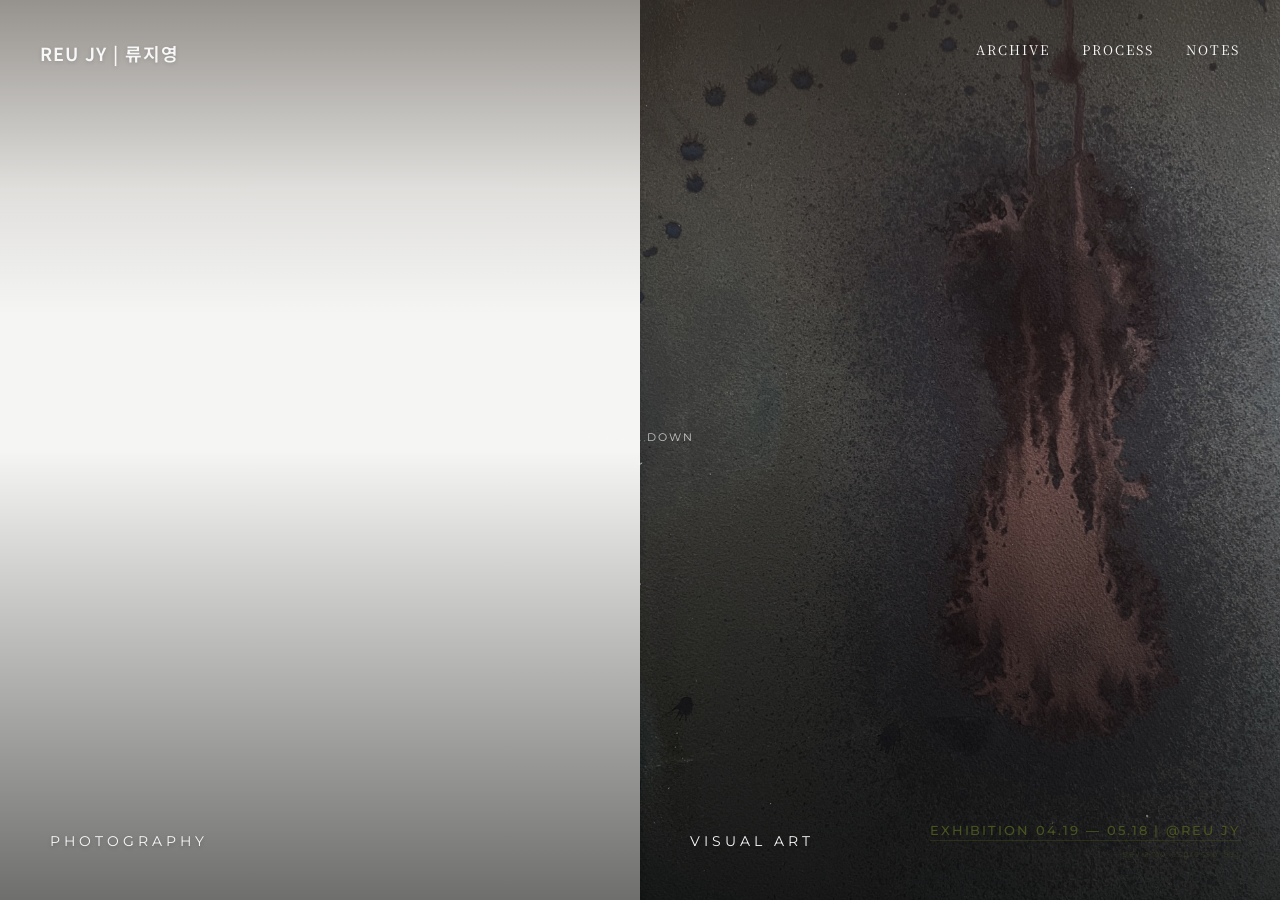
==== index.html @ ee7ce847 "fix: 상단 텍스트 가독성을 위한 에스프레소 브라운 그라데이션 레이어 추가" ====
<!DOCTYPE html>
<html lang="ko">
<head>
  <meta charset="UTF-8" />
  <meta name="viewport" content="width=device-width, initial-scale=1.0, maximum-scale=1.0, user-scalable=no, viewport-fit=cover" />
  <title>@reu_JY — 류지영 작가 | 표상의 여백</title>
  <meta name="description" content="작가 류지영의 공간 — 표상의 여백(The Infinite Representation). @reu_JY" />
  
  <link rel="preconnect" href="https://fonts.googleapis.com" />
  <link rel="preconnect" href="https://fonts.gstatic.com" crossorigin />
  <link href="https://fonts.googleapis.com/css2?family=EB+Garamond:ital,wght@0,400;0,500;1,400;1,500&family=Montserrat:wght@400;500&family=Noto+Sans+KR:wght@300;400;600;700&family=Noto+Serif+KR:wght@300;400&display=swap" rel="stylesheet" />
  
  <link rel="stylesheet" href="assets/styles/main.css" />
  <link rel="stylesheet" href="assets/styles/home.css" />
  <script src="data/notes.js" defer></script>
</head>
<body>

  <!-- ══════════════════════════════════════════
       GATE (대문) — Minimalist Loading
       ══════════════════════════════════════════ -->
  <div id="gate-background">
    <div class="gate-content">
      <h1 id="instagram-handle">@reu_JY</h1>
    </div>
  </div>

  <!-- ── FIXED GLOBAL HEADER & NAV ── -->
  <a id="main-artist-name" href="./index.html" class="main-entrance">REU JY | 류지영</a>

  <nav id="top-text-nav" class="main-entrance" aria-label="메인 네비게이션">
    <a href="./archive.html">Archive</a>
    <a href="./process.html">Process</a>
    <a href="./notes.html">Notes</a>
  </nav>

  <!-- ── EXHIBITION FLOATING CARD ── -->
  <a id="exhibition-floating-card"
     href="https://www.instagram.com/p/DWsdw0KGATu/"
     target="_blank"
     rel="noopener noreferrer"
     aria-label="전시 인스타그램 페이지로 이동">
    <span id="exhibition-text">EXHIBITION  04.19 — 05.18  |  @REU JY</span>
    <span class="exhibition-venue">beviamo espresso bar</span>
  </a>

  <!-- ══════════════════════════════════════════
       MAIN CONTENT PORTAL (Dual Horizon Banner)
       ══════════════════════════════════════════ -->
  <main id="main-container" aria-hidden="true">
    <!-- Dual Banner Section displaying artist works with hover effects -->
    <div id="dual-banner-section">
      <div class="banner-half" id="banner-left" onclick="location.href='./archive.html'">
        <div class="banner-slides"></div>
        <span class="banner-label">Photography</span>
      </div>
      <div class="banner-half" id="banner-right" onclick="location.href='./archive.html?tab=visualizing'">
        <div class="banner-slides"></div>
        <span class="banner-label">Visual Art</span>
      </div>
      
      <!-- Scroll Down Indicator -->
      <div class="scroll-indicator" onclick="document.getElementById('latest-note-section').scrollIntoView({ behavior: 'smooth' })">
        <span class="scroll-text">Scroll Down</span>
        <span class="scroll-arrow">↓</span>
      </div>
    </div>

    <!-- ── LATEST NOTE PREVIEW SECTION ── -->
    <section id="latest-note-section" class="scroll-reveal">
      <!-- Dynamically populated carousel -->
    </section>
  </main>

  <script>
    /* ══════════════════════════════════════════
       DUAL HORIZON ROLLING BANNER ENGINE
       ══════════════════════════════════════════ */
    class RollingBanner {
      constructor(containerId, images, intervalTime = 7000) {
        this.container = document.querySelector(`#${containerId} .banner-slides`);
        this.images = images;
        this.currentIndex = 0;
        this.intervalTime = intervalTime;
        this.timer = null;
        this.isTransitioning = false;
        
        // Drag/swipe state
        this.startX = 0;
        this.currentX = 0;
        this.isDragging = false;
        this.dragThreshold = 80;
        
        this.init();
      }
      
      init() {
        if (!this.images || this.images.length === 0) return;
        
        this.currentSlide = this.createSlideElement(this.images[this.currentIndex]);
        this.currentSlide.classList.add('active', 'ken-burns');
        this.container.appendChild(this.currentSlide);
        
        this.startAutoPlay();
        this.bindEvents();
      }
      
      createSlideElement(src) {
        const slide = document.createElement('div');
        slide.className = 'banner-slide';
        slide.style.backgroundImage = `url('${src}')`;
        return slide;
      }
      
      startAutoPlay() {
        this.stopAutoPlay();
        this.timer = setInterval(() => {
          this.next();
        }, this.intervalTime);
      }
      
      stopAutoPlay() {
        if (this.timer) {
          clearInterval(this.timer);
          this.timer = null;
        }
      }
      
      pause() {
        this.stopAutoPlay();
      }
      
      resume() {
        this.startAutoPlay();
      }
      
      next() {
        const nextIndex = (this.currentIndex + 1) % this.images.length;
        this.transitionTo(nextIndex);
      }
      
      prev() {
        const prevIndex = (this.currentIndex - 1 + this.images.length) % this.images.length;
        this.transitionTo(prevIndex);
      }
      
      transitionTo(index) {
        if (index === this.currentIndex) return;
        if (this.isTransitioning) return;
        
        this.isTransitioning = true;
        const oldSlide = this.currentSlide;
        const newSlide = this.createSlideElement(this.images[index]);
        
        this.container.appendChild(newSlide);
        
        // Force reflow
        void newSlide.offsetWidth;
        
        newSlide.classList.add('active', 'ken-burns');
        
        this.currentIndex = index;
        this.currentSlide = newSlide;
        
        setTimeout(() => {
          if (oldSlide && oldSlide.parentNode === this.container) {
            this.container.removeChild(oldSlide);
          }
          this.isTransitioning = false;
        }, 1500);
      }
      
      bindEvents() {
        const bannerHalf = this.container.closest('.banner-half');
        if (!bannerHalf) return;
        
        // Mouse events
        bannerHalf.addEventListener('mousedown', (e) => this.dragStart(e.clientX));
        window.addEventListener('mousemove', (e) => this.dragMove(e.clientX));
        window.addEventListener('mouseup', () => this.dragEnd());
        
        // Touch events
        bannerHalf.addEventListener('touchstart', (e) => {
          if (e.touches.length === 1) {
            this.dragStart(e.touches[0].clientX);
          }
        }, { passive: true });
        
        bannerHalf.addEventListener('touchmove', (e) => {
          if (e.touches.length === 1) {
            this.dragMove(e.touches[0].clientX);
          }
        }, { passive: true });
        
        bannerHalf.addEventListener('touchend', () => this.dragEnd());
      }
      
      dragStart(clientX) {
        this.startX = clientX;
        this.isDragging = true;
        this.stopAutoPlay();
      }
      
      dragMove(clientX) {
        if (!this.isDragging) return;
        this.currentX = clientX;
      }
      
      dragEnd() {
        if (!this.isDragging) return;
        this.isDragging = false;
        
        const deltaX = this.currentX - this.startX;
        
        if (this.currentX !== 0) {
          if (deltaX > this.dragThreshold) {
            this.prev();
          } else if (deltaX < -this.dragThreshold) {
            this.next();
          }
        }
        
        this.startX = 0;
        this.currentX = 0;
        
        this.startAutoPlay();
      }
    }

    const gate            = document.getElementById('gate-background');
    const mainContainer   = document.getElementById('main-container');
    const exhibitionCard  = document.getElementById('exhibition-floating-card');

    // Load resources
    const PHOTOGRAPHY_IMAGES = Array.from({ length: 29 }, (_, i) => `assets/photography/reujy_photography_${i}.jpg`);
    const VISUALIZING_IMAGES = [
      'assets/visualizing/reujy_visualizing_0____.jpg',
      'assets/visualizing/reujy_visualizing_1____.jpg',
      'assets/visualizing/reujy_visualizing_2_Feather__16x22_2018.jpg',
      'assets/visualizing/reujy_visualizing_3_Adventure_천에 아크릴_72x117cm_2024.jpg',
      'assets/visualizing/reujy_visualizing_4___40x55cm_2024 (1).jpg',
      'assets/visualizing/reujy_visualizing_5___40x55cm_2024 (2).jpg',
      'assets/visualizing/reujy_visualizing_6___40x55cm_2025 (1).jpg',
      'assets/visualizing/reujy_visualizing_7___45x60cm_2024.jpg',
      'assets/visualizing/reujy_visualizing_8_Candle light_사진캔버스 위에 아크릴_40x57cm_2024.jpg',
      'assets/visualizing/reujy_visualizing_9_Parfume_종이에 립스틱_40x55cm_2025.jpg',
      'assets/visualizing/reujy_visualizing_10_Untitled_종이에 수채와 색연필__2008.jpg',
      'assets/visualizing/reujy_visualizing_11_a man_종이에 수채_16.6x25.5cm_2024.jpg',
      'assets/visualizing/reujy_visualizing_12_a woman in move_종이에 먹과 파스텔_40x55cm_2025.jpg',
      'assets/visualizing/reujy_visualizing_13____.jpg'
    ];

    // Gate screen to landing page transition
    window.addEventListener('DOMContentLoaded', () => {
      // Init rolling banners
      const leftBanner = new RollingBanner('banner-left', PHOTOGRAPHY_IMAGES, 7000);
      const rightBanner = new RollingBanner('banner-right', VISUALIZING_IMAGES, 7000);

      setTimeout(() => {
        gate.classList.add('fade-out');
        document.body.classList.add('loaded');
        
        setTimeout(() => {
          mainContainer.setAttribute('aria-hidden', 'false');
          mainContainer.classList.add('visible');
          exhibitionCard.classList.add('revealed');
        }, 800);
      }, 2500);

      /* 1. 날짜 기준 정렬 및 최신 3개 추출 */
      const latestNotes = [...NOTES]
        .sort((a, b) => new Date(b.date) - new Date(a.date))
        .slice(0, 3);
      
      /* 2. Carousel 영역에 데이터 삽입 */
      const container = document.getElementById('latest-note-section');
      if (container && latestNotes.length > 0) {
        const cardsHtml = latestNotes.map(note => {
          const excerpt = note.contentKr ? (note.contentKr.length > 150 ? note.contentKr.substring(0, 150) + '...' : note.contentKr) : '';
          return `
            <div class="note-card" data-id="${note.id}">
              <!-- Card Front -->
              <div class="note-card-front">
                <div style="flex: 1; overflow: hidden; position: relative;">
                  <img src="${note.image}" class="note-card-image" alt="${note.title}" style="width: 100%; height: 100%; object-fit: cover;" />
                </div>
                <div style="padding: 20px 24px; background: #F4F1EA; border-top: 1px solid rgba(72,83,32,0.05);">
                  <span style="font-family: 'Montserrat', sans-serif; font-size: 9px; color: var(--mid); letter-spacing: 2px; text-transform: uppercase; display: block;">Note 0${note.id}</span>
                  <h4 style="font-family: 'Noto Serif KR', serif; font-size: 16px; font-weight: 400; color: var(--army-green); margin-top: 4px; overflow: hidden; text-overflow: ellipsis; white-space: nowrap;">${note.title}</h4>
                </div>
              </div>
              <!-- Card Back -->
              <div class="note-card-back">
                <div class="note-card-back-header">
                  <span class="note-date" style="font-family: 'Montserrat', sans-serif; font-size: 11px; color: var(--mid); letter-spacing: 2px; display: block; margin-bottom: 8px;">${note.date}</span>
                  <h4 style="font-family: 'Noto Serif KR', serif; font-size: 20px; font-weight: 300; color: var(--army-green); line-height: 1.4; margin-bottom: 20px; word-break: keep-all;">${note.title}</h4>
                </div>
                <p class="note-excerpt" style="font-family: 'Noto Serif KR', serif; font-size: 13.5px; font-weight: 300; line-height: 1.8; color: #444444; text-align: justify; display: -webkit-box; -webkit-line-clamp: 6; -webkit-box-orient: vertical; overflow: hidden; word-break: keep-all;">${excerpt}</p>
                <span class="note-card-link" style="font-family: 'Montserrat', sans-serif; font-size: 11px; font-weight: 500; color: var(--army-green); text-transform: uppercase; letter-spacing: 1px; margin-top: auto; align-self: flex-start; display: flex; align-items: center; gap: 4px;">Read More →</span>
              </div>
            </div>
          `;
        }).join('');

        container.innerHTML = `
          <div class="card-flip-notice">· CLICK OR HOVER CARD TO REVEAL THOUGHTS ·</div>
          <div class="notes-carousel-container">
            ${cardsHtml}
          </div>
        `;

        initFlipInteraction(container);
      }

      // Initialize Scroll Reveal and scroll listener
      initScrollReveal();
    });

    // Touch and click handling for 3D flip card interaction
    function initFlipInteraction(container) {
      const cards = container.querySelectorAll('.note-card');
      
      cards.forEach(card => {
        card.addEventListener('click', (e) => {
          const isTouch = window.matchMedia("(pointer: coarse)").matches;
          
          if (isTouch) {
            // Touch devices (mobile/tablet)
            if (e.target.closest('.note-card-link') && card.classList.contains('flipped')) {
              const id = card.getAttribute('data-id');
              location.href = `notes.html?id=${id}`;
              return;
            }
            
            e.preventDefault();
            e.stopPropagation();
            
            const isFlipped = card.classList.contains('flipped');
            cards.forEach(c => c.classList.remove('flipped'));
            
            if (!isFlipped) {
              card.classList.add('flipped');
            }
          } else {
            // Mouse pointer (desktop)
            const id = card.getAttribute('data-id');
            location.href = `notes.html?id=${id}`;
          }
        });
      });
    }

    function initScrollReveal() {
      const revealEl = document.querySelector('.scroll-reveal');
      const scrollIndicator = document.querySelector('.scroll-indicator');
      const mainContainer = document.getElementById('main-container');
      
      if (mainContainer && scrollIndicator) {
        mainContainer.addEventListener('scroll', () => {
          if (mainContainer.scrollTop > 50) {
            scrollIndicator.classList.add('hide');
          } else {
            scrollIndicator.classList.remove('hide');
          }

          // Toggle header text color when scrolled past the banner section
          if (mainContainer.scrollTop > window.innerHeight - 80) {
            document.body.classList.add('scrolled-past');
          } else {
            document.body.classList.remove('scrolled-past');
          }
        });
      }

      const observer = new IntersectionObserver((entries, observer) => {
        entries.forEach(entry => {
          if (entry.isIntersecting) {
            entry.target.classList.add('active');
            observer.unobserve(entry.target);
          }
        });
      }, { threshold: 0.15 });

      if (revealEl) observer.observe(revealEl);
    }
  </script>
</body>
</html>
---- assets/styles/main.css ----
/* ══════════════════════════════════════════
   DESIGN TOKENS & VARIABLES
   ══════════════════════════════════════════ */
:root {
  --bone-white:  #F5F5F3;
  --gate-white:  #F5F5F3;
  --army-green:  #485320;
  --army-light:  rgba(72, 83, 32, 0.45);
  --army-faint:  rgba(72, 83, 32, 0.12);
  --ink:         #111111;
  --mid:         #666666;
  --accent-magenta: #8B004B;
}

/* ══════════════════════════════════════════
   RESET & BASE STRUCTURE
   ══════════════════════════════════════════ */
*, *::before, *::after {
  margin: 0;
  padding: 0;
  box-sizing: border-box;
}

html, body {
  width: 100%;
  height: 100vh;
  height: 100svh;
  overflow: hidden;
  position: fixed;
  background-color: var(--bone-white);
  -webkit-font-smoothing: antialiased;
  color: var(--ink);
  font-family: 'Noto Sans KR', sans-serif;
}

/* Scrollbar styling for premium look */
::-webkit-scrollbar {
  width: 6px;
  height: 6px;
}
::-webkit-scrollbar-track {
  background: var(--bone-white);
}
::-webkit-scrollbar-thumb {
  background: var(--army-light);
  border-radius: 3px;
}
::-webkit-scrollbar-thumb:hover {
  background: var(--army-green);
}

/* ══════════════════════════════════════════
   BALANCED GLOBAL OVERLAYS
   ══════════════════════════════════════════ */

/* Main Artist Logo (Top Left) */
#main-artist-name {
  position: fixed;
  top: 40px;
  left: 40px;
  z-index: 25;
  font-family: 'Noto Sans KR', sans-serif;
  font-size: 18px;
  font-weight: 600;
  color: var(--army-green);
  letter-spacing: 1px;
  user-select: none;
  cursor: pointer;
  text-decoration: none;
  display: block;
}

/* Floating Navigation Header (Top Right) */
#top-text-nav {
  position: fixed;
  top: 40px;
  right: 40px;
  z-index: 25;
  display: flex;
  gap: 32px;
}
#top-text-nav a {
  font-family: 'Noto Serif KR', serif;
  font-size: 13px;
  color: var(--army-green);
  text-decoration: none;
  letter-spacing: 2px;
  transition: opacity 0.3s ease, border-bottom 0.3s ease;
  text-transform: uppercase;
  padding-bottom: 2px;
  border-bottom: 1px solid transparent;
}
#top-text-nav a:hover {
  opacity: 0.5;
}
#top-text-nav a.active {
  border-bottom: 1px solid var(--army-green);
  font-weight: 600;
}

/* Exhibition Floating Card (Fixed Bottom Right) */
#exhibition-floating-card {
  position: fixed;
  bottom: 40px;
  right: 40px;
  z-index: 15;
  opacity: 0;
  transform: translateY(4px);
  transition: opacity 0.9s ease, transform 0.9s ease;
  text-decoration: none;
  text-align: right;
}

#exhibition-floating-card.revealed {
  opacity: 1;
  transform: translateY(0);
}

#exhibition-text {
  font-family: 'Montserrat', sans-serif;
  font-size: clamp(10px, 1.2vw, 13px);
  font-weight: 500;
  color: var(--army-green);
  letter-spacing: 0.15em;
  text-transform: uppercase;
  display: inline-block;
  padding-bottom: 2px;
  border-bottom: 1px solid rgba(72, 83, 32, 0.4);
  transition: opacity 0.25s;
}

#exhibition-floating-card .exhibition-venue {
  display: block;
  font-family: 'Noto Sans KR', sans-serif;
  font-size: 9px;
  font-weight: 300;
  color: rgba(72, 83, 32, 0.5);
  letter-spacing: 1.5px;
  margin-top: 6px;
}

#exhibition-floating-card:hover #exhibition-text {
  opacity: 0.6;
}

/* ══════════════════════════════════════════
   PREMIUM LIGHTBOX OVERLAY
   ══════════════════════════════════════════ */
#lightbox-overlay {
  position: fixed;
  inset: 0;
  z-index: 50;
  background: rgba(248, 248, 248, 0.95);
  backdrop-filter: blur(20px);
  -webkit-backdrop-filter: blur(20px);
  display: flex;
  align-items: center;
  justify-content: center;
  opacity: 0;
  pointer-events: none;
  transition: opacity 0.5s cubic-bezier(0.16, 1, 0.3, 1);
  padding: 40px;
}

#lightbox-overlay.open {
  opacity: 1;
  pointer-events: all;
}

.lightbox-content {
  position: relative;
  max-width: 90vw;
  max-height: 85vh;
  display: flex;
  align-items: center;
  justify-content: center;
  box-shadow: 0 24px 64px rgba(72, 83, 32, 0.15);
  transform: scale(0.95) translateY(20px);
  transition: transform 0.6s cubic-bezier(0.16, 1, 0.3, 1);
}

#lightbox-overlay.open .lightbox-content {
  transform: scale(1) translateY(0);
}

.lightbox-img {
  max-width: 100%;
  max-height: 85vh;
  object-fit: contain;
  border-radius: 2px;
}

#lightbox-close {
  position: absolute;
  top: -30px;
  right: 0;
  background: transparent;
  border: none;
  font-size: 24px;
  color: var(--army-green);
  cursor: pointer;
  line-height: 1;
  transition: opacity 0.2s, transform 0.2s;
}

#lightbox-close:hover {
  opacity: 0.6;
  transform: scale(1.1);
}

/* ══════════════════════════════════════════
   GLOBAL ANIMATIONS & TRANSITIONS
   ══════════════════════════════════════════ */
@keyframes fadeUp {
  from { opacity: 0; transform: translateY(8px); }
  to   { opacity: 1; transform: translateY(0); }
}

@keyframes blinkPulse {
  0%, 100% { opacity: 1.0; }
  50%       { opacity: 0.4; }
}

@keyframes mainFadeIn {
  from { opacity: 0; transform: translateY(6px); }
  to   { opacity: 1; transform: translateY(0); }
}

.main-entrance { opacity: 0; }

body.loaded .main-entrance {
  animation: mainFadeIn 1s cubic-bezier(0.22, 1, 0.36, 1) forwards;
}
body.loaded #main-artist-name { animation-delay: 0.1s; }

/* Responsive adjustments for overlays */
@media (max-width: 768px) {
  #main-artist-name {
    font-size: 14px;
    top: 24px;
    left: 24px;
  }
  #top-text-nav {
    top: 24px;
    right: 24px;
    gap: 16px;
  }
  #top-text-nav a {
    font-size: 11px;
    letter-spacing: 1px;
  }
  #exhibition-floating-card, #nav-panel {
    padding-bottom: max(20px, env(safe-area-inset-bottom));
    bottom: max(20px, env(safe-area-inset-bottom));
    right: 20px;
  }
  #lightbox-overlay {
    padding: 16px;
  }
  #lightbox-close {
    top: -36px;
    right: 8px;
    font-size: 20px;
  }
}
---- assets/styles/home.css ----
/* ══════════════════════════════════════════
   GATE (대문) — Background
   ══════════════════════════════════════════ */
#gate-background {
  position: fixed;
  inset: 0;
  z-index: 30;
  width: 100vw;
  height: 100vh;
  height: 100svh;
  background-color: var(--gate-white);
  display: flex;
  flex-direction: column;
  align-items: center;
  justify-content: center;
  transition: opacity 0.8s ease;
}

#gate-background.fade-out {
  opacity: 0;
  pointer-events: none;
}

/* Grain texture for the classic museum feel */
#gate-background::before {
  content: '';
  position: absolute;
  inset: 0;
  background-image: url("data:image/svg+xml,%3Csvg xmlns='http://www.w3.org/2000/svg' width='300' height='300'%3E%3Cfilter id='noise'%3E%3CfeTurbulence type='fractalNoise' baseFrequency='0.85' numOctaves='4' stitchTiles='stitch'/%3E%3C/filter%3E%3Crect width='300' height='300' filter='url(%23noise)' opacity='0.025'/%3E%3C/svg%3E");
  pointer-events: none;
  z-index: 0;
}

.gate-content {
  position: relative;
  z-index: 1;
  display: flex;
  flex-direction: column;
  align-items: center;
}

/* Minimalist Loading text */
#instagram-handle {
  font-family: 'Noto Serif KR', serif;
  font-size: 13px;
  font-weight: 300;
  color: var(--mid);
  letter-spacing: 4px;
  text-align: center;
  user-select: none;
  opacity: 0;
  animation: gateFadeInOut 3s cubic-bezier(0.22, 1, 0.36, 1) forwards;
}

@keyframes gateFadeInOut {
  0% { opacity: 0; transform: translateY(4px); }
  30% { opacity: 1; transform: translateY(0); }
  80% { opacity: 1; transform: translateY(0); }
  100% { opacity: 0; transform: translateY(-4px); }
}

/* ══════════════════════════════════════════
   DUAL HORIZON ROLLING BANNER (Main Page)
   ══════════════════════════════════════════ */
#main-container {
  position: fixed;
  inset: 0;
  width: 100vw;
  height: 100vh;
  height: 100svh;
  background-color: var(--bone-white);
  z-index: 10;
  opacity: 0;
  pointer-events: none;
  transition: opacity 0.8s cubic-bezier(0.16, 1, 0.3, 1);
  overflow-y: auto;
  overflow-x: hidden;
  scroll-behavior: smooth;
}

#main-container.visible {
  opacity: 1;
  pointer-events: all;
}

#dual-banner-section {
  height: 100vh;
  height: 100svh; /* Banner covers full screen on home */
  display: flex;
  overflow: hidden;
  width: 100%;
  position: relative;
}

#dual-banner-section::after {
  content: "";
  position: absolute;
  top: 0;
  left: 0;
  width: 100%;
  height: 35%; 
  background: linear-gradient(to bottom, rgba(34, 25, 18, 0.45) 0%, rgba(34, 25, 18, 0.1) 60%, rgba(34, 25, 18, 0) 100%);
  pointer-events: none; /* 관람자의 드래그/스와이프 인터랙션을 방해하지 않음 */
  z-index: 5;
}

/* ── Global Header Color Alignment (Home Page Scrim Context) ── */
#main-artist-name, #top-text-nav a {
  color: #F8F8F8;
  text-shadow: 0 1px 4px rgba(0, 0, 0, 0.15);
  transition: color 0.4s ease, text-shadow 0.4s ease;
}

body.scrolled-past #main-artist-name,
body.scrolled-past #top-text-nav a {
  color: var(--army-green);
  text-shadow: none;
}

.banner-half {
  flex: 1;
  height: 100%;
  position: relative;
  overflow: hidden;
  cursor: grab;
  user-select: none;
  transition: flex 0.6s cubic-bezier(0.25, 1, 0.5, 1);
}

.banner-half:active {
  cursor: grabbing;
}

/* Hover expansion effect for premium feel */
.banner-half:hover {
  flex: 1.15;
}

.banner-slides {
  position: absolute;
  inset: 0;
  width: 100%;
  height: 100%;
}

.banner-slide {
  position: absolute;
  inset: 0;
  width: 100%;
  height: 100%;
  background-size: cover;
  background-position: center;
  background-repeat: no-repeat;
  opacity: 0;
  transition: opacity 1.5s cubic-bezier(0.25, 1, 0.5, 1);
  filter: grayscale(15%) brightness(0.9);
  pointer-events: none;
  transform: scale(1.0);
}

.banner-slide.active {
  opacity: 1;
  z-index: 1;
}

@keyframes kenBurnsZoom {
  from {
    transform: scale(1.0);
  }
  to {
    transform: scale(1.06);
  }
}

.banner-slide.ken-burns {
  animation: kenBurnsZoom 10s cubic-bezier(0.25, 0.46, 0.45, 0.94) forwards;
}

.banner-half::after {
  content: '';
  position: absolute;
  inset: 0;
  background: linear-gradient(to bottom, transparent 50%, rgba(0, 0, 0, 0.55));
  pointer-events: none;
  z-index: 3;
}

.banner-label {
  position: absolute;
  bottom: 50px;
  left: 50px;
  font-family: 'Montserrat', sans-serif;
  font-size: 14px;
  font-weight: 400;
  color: #F8F8F8;
  letter-spacing: 4px;
  text-transform: uppercase;
  z-index: 4;
  text-shadow: 0 2px 4px rgba(0,0,0,0.2);
  transition: transform 0.3s ease, letter-spacing 0.3s ease;
}

.banner-half:hover .banner-label {
  transform: translateY(-4px);
  letter-spacing: 6px;
}

/* ══════════════════════════════════════════
   RESPONSIVE DESIGN
   ══════════════════════════════════════════ */
@media (max-width: 768px) {
  #dual-banner-section {
    flex-direction: column;
  }
  .banner-half {
    height: 50vh;
    height: 50svh;
    width: 100%;
  }
  .banner-half:hover {
    flex: 1; /* Disable expansion on mobile */
  }
  .banner-label {
    bottom: 30px;
    left: 30px;
    font-size: 12px;
  }
}

/* ── Scroll Down Indicator ── */
.scroll-indicator {
  position: absolute;
  top: 50%;
  left: 50%;
  transform: translate(-50%, -50%);
  z-index: 50;
  display: flex;
  flex-direction: column;
  align-items: center;
  gap: 8px;
  cursor: pointer;
  color: rgba(245, 245, 243, 0.75);
  font-family: 'Montserrat', sans-serif;
  font-size: 11px;
  letter-spacing: 2px;
  text-transform: uppercase;
  transition: opacity 0.5s ease, transform 0.5s ease;
  animation: floatCenter 2s infinite ease-in-out;
}

.scroll-indicator:hover {
  color: #F5F5F3;
}

.scroll-indicator.hide {
  opacity: 0;
  transform: translate(-50%, calc(-50% + 15px));
  pointer-events: none;
}

.scroll-arrow {
  font-size: 14px;
}

@keyframes floatCenter {
  0%, 100% { transform: translate(-50%, -50%); }
  50% { transform: translate(-50%, calc(-50% + 8px)); }
}

/* ── Latest Note Section (두 번째 영역) ── */
#latest-note-section {
  min-height: 70vh;
  background-color: transparent;
  box-shadow: none;
  border: none;
  position: relative;
  z-index: 12;
  display: flex;
  flex-direction: column;
  align-items: center;
  justify-content: center;
  width: 100%;
  max-width: 1200px;
  margin: 0 auto;
  padding: 80px 20px;
}

#latest-note-section::before {
  content: '';
  position: absolute;
  inset: 0;
  background-image: url("data:image/svg+xml,%3Csvg xmlns='http://www.w3.org/2000/svg' width='300' height='300'%3E%3Cfilter id='noise'%3E%3CfeTurbulence type='fractalNoise' baseFrequency='0.85' numOctaves='4' stitchTiles='stitch'/%3E%3C/filter%3E%3Crect width='300' height='300' filter='url(%23noise)' opacity='0.015'/%3E%3C/svg%3E");
  pointer-events: none;
  z-index: 1;
}

.notes-carousel-container {
  display: flex;
  justify-content: center;
  gap: 40px;
  width: 100%;
  perspective: 1000px;
  position: relative;
  z-index: 2;
}

.card-flip-notice {
  font-family: 'Montserrat', sans-serif;
  font-size: 11px;
  letter-spacing: 0.2em;
  color: #888888;
  margin-bottom: 30px;
  text-align: center;
  position: relative;
  z-index: 2;
  user-select: none;
}

.note-card {
  width: 320px;
  height: 420px;
  position: relative;
  transform-style: preserve-3d;
  transition: transform 0.6s cubic-bezier(0.16, 1, 0.3, 1);
  cursor: pointer;
  will-change: transform;
  transform: translate3d(0, 0, 0);
}

/* PC hover and active flipped state */
.note-card:hover, .note-card.flipped {
  transform: rotateY(180deg) translate3d(0, 0, 0);
}

/* Card Front: Image Centric */
.note-card-front {
  position: absolute;
  width: 100%;
  height: 100%;
  backface-visibility: hidden;
  -webkit-backface-visibility: hidden;
  background-color: #F4F1EA;
  border-radius: 2px;
  overflow: hidden;
  display: flex;
  flex-direction: column;
}

/* Card Back: Editorial Text */
.note-card-back {
  position: absolute;
  width: 100%;
  height: 100%;
  backface-visibility: hidden;
  -webkit-backface-visibility: hidden;
  transform: rotateY(180deg);
  background-color: #FDFBF7;
  padding: 40px 30px;
  display: flex;
  flex-direction: column;
  justify-content: space-between;
  border-radius: 2px;
  box-shadow: inset 0 0 20px rgba(0,0,0,0.02);
}

.note-card-image {
  transition: transform 0.8s cubic-bezier(0.16, 1, 0.3, 1);
}

.note-card:hover .note-card-image {
  transform: scale(1.05);
}

/* Scroll reveal animation */
.scroll-reveal {
  opacity: 0;
  transform: translateY(40px);
  transition: opacity 1.2s cubic-bezier(0.16, 1, 0.3, 1), transform 1.2s cubic-bezier(0.16, 1, 0.3, 1);
}

.scroll-reveal.active {
  opacity: 1;
  transform: translateY(0);
}

@media (max-width: 768px) {
  #latest-note-section {
    padding: 60px 0;
    min-height: 50vh;
  }
  .notes-carousel-container {
    justify-content: flex-start;
    overflow-x: auto;
    scroll-snap-type: x mandatory;
    padding: 20px 40px;
    scrollbar-width: none;
    -ms-overflow-style: none;
  }
  .notes-carousel-container::-webkit-scrollbar {
    display: none;
  }
  .note-card {
    scroll-snap-align: center;
    flex-shrink: 0;
  }
}
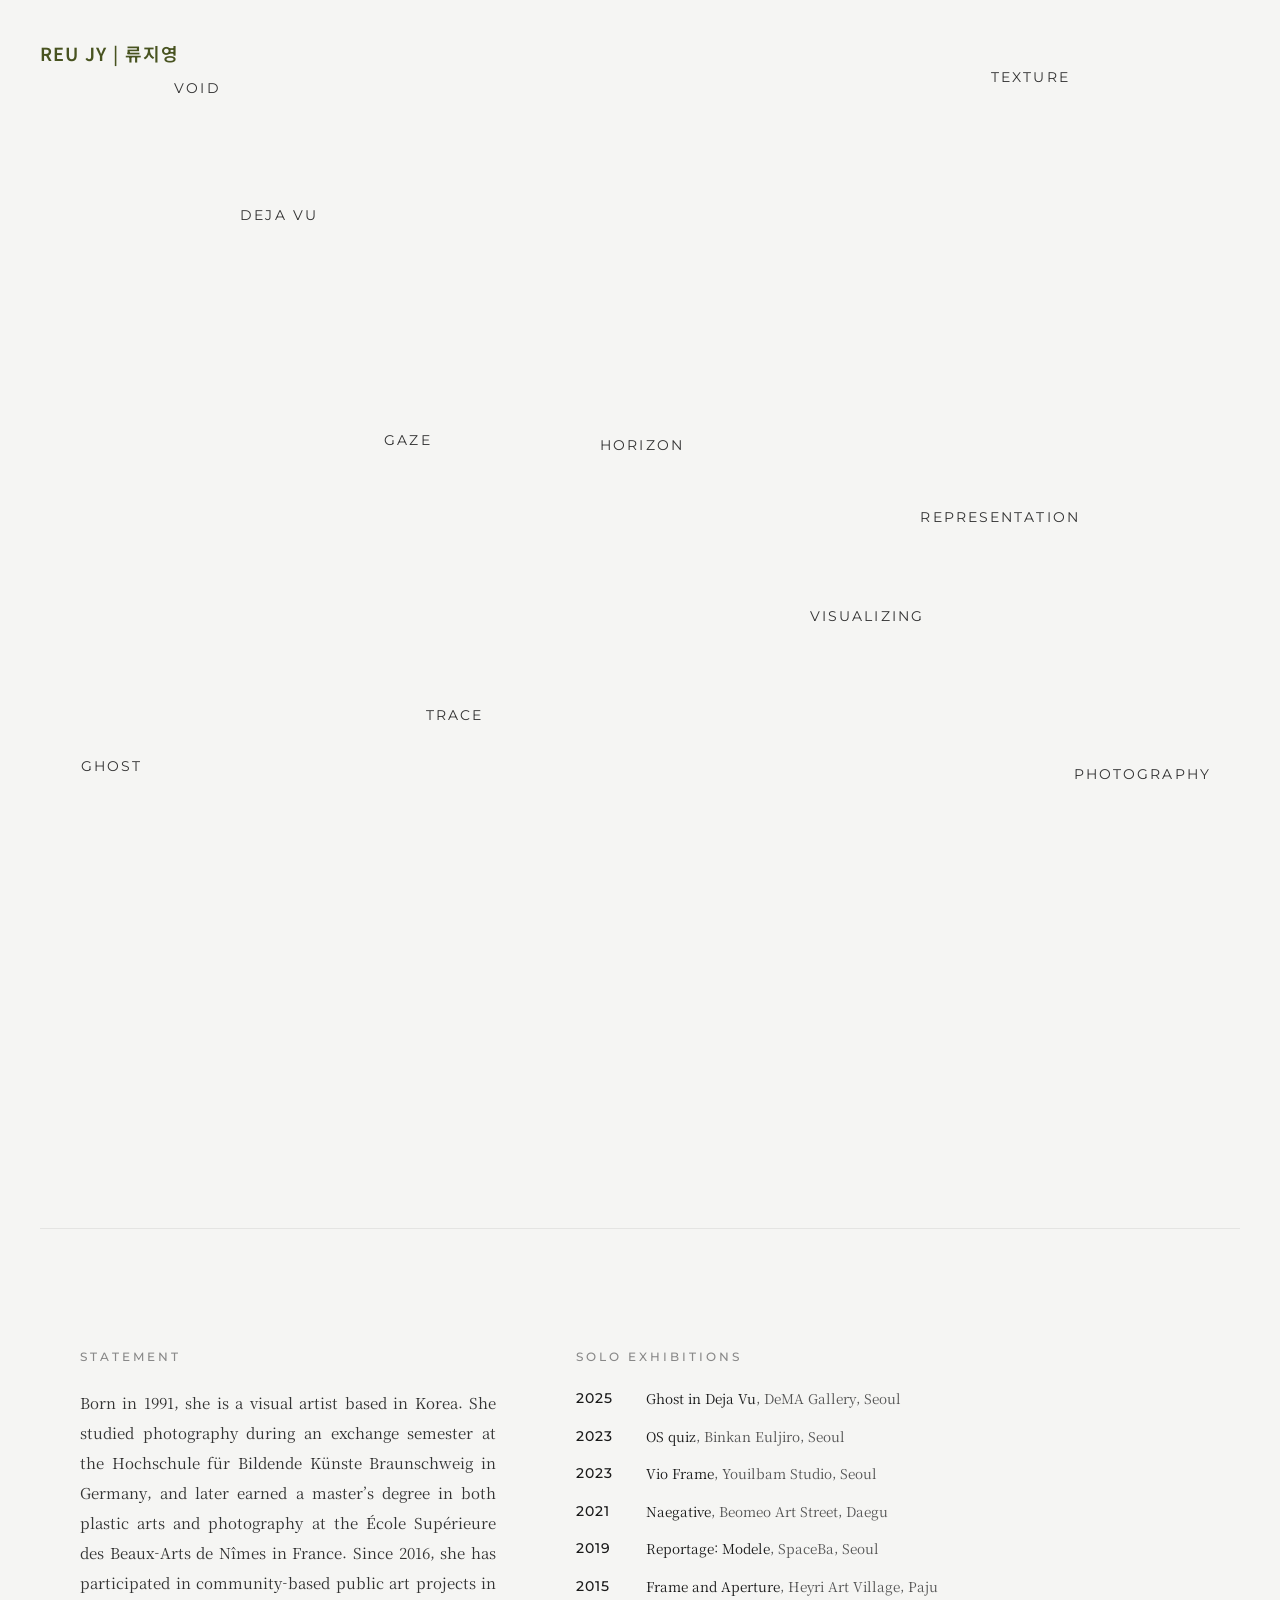
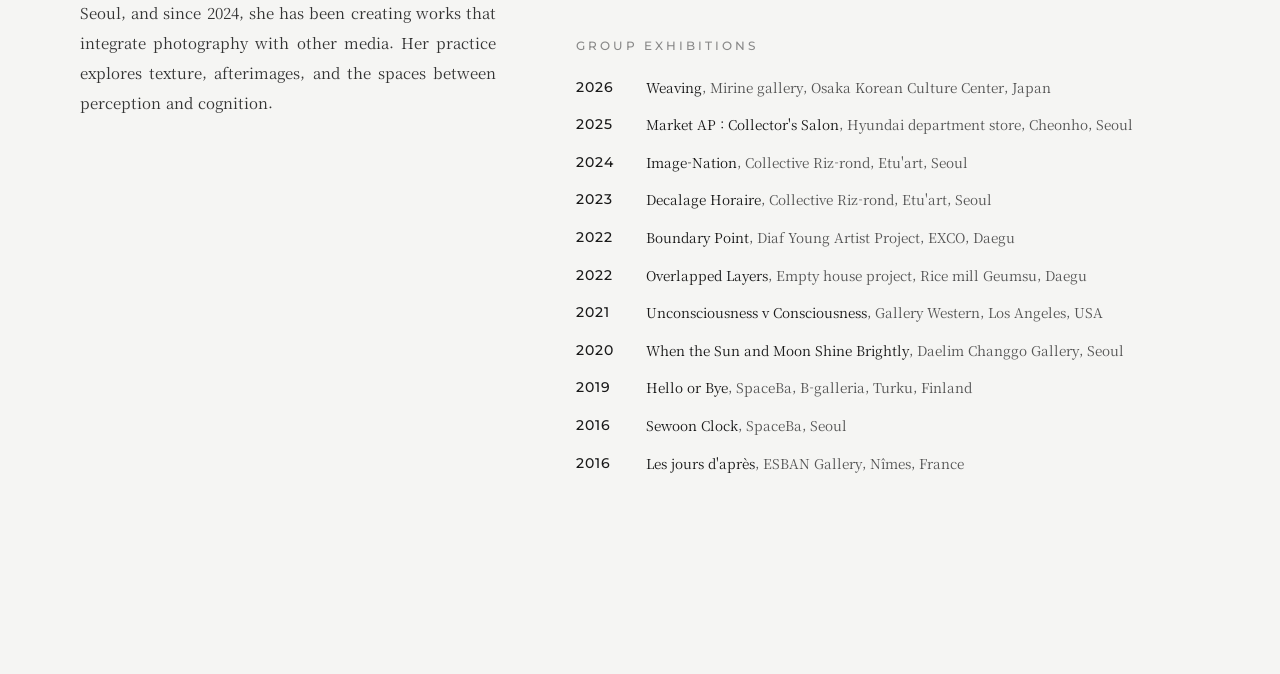
==== commit 7246ef8f: "refactor: 단일 흐름 전환, 레거시 nav 제거 및 충돌 방지 단어 흩뿌림 애니메이션 엔진 탑재" ====
--- a/index.html
+++ b/index.html
@@ -12,7 +12,6 @@
   
   <link rel="stylesheet" href="assets/styles/main.css" />
   <link rel="stylesheet" href="assets/styles/home.css" />
-  <script src="data/notes.js" defer></script>
 </head>
 <body>
 
@@ -25,214 +24,75 @@
     </div>
   </div>
 
-  <!-- ── FIXED GLOBAL HEADER & NAV ── -->
-  <a id="main-artist-name" href="./index.html" class="main-entrance">REU JY | 류지영</a>
-
-  <nav id="top-text-nav" class="main-entrance" aria-label="메인 네비게이션">
-    <a href="./archive.html">Archive</a>
-    <a href="./process.html">Process</a>
-    <a href="./notes.html">Notes</a>
-  </nav>
-
-  <!-- ── EXHIBITION FLOATING CARD ── -->
-  <a id="exhibition-floating-card"
-     href="https://www.instagram.com/p/DWsdw0KGATu/"
-     target="_blank"
-     rel="noopener noreferrer"
-     aria-label="전시 인스타그램 페이지로 이동">
-    <span id="exhibition-text">EXHIBITION  04.19 — 05.18  |  @REU JY</span>
-    <span class="exhibition-venue">beviamo espresso bar</span>
-  </a>
+  <!-- ── FIXED LOGO ONLY (Zero Noise Header) ── -->
+  <a id="main-artist-name" href="./index.html">REU JY | 류지영</a>
 
   <!-- ══════════════════════════════════════════
-       MAIN CONTENT PORTAL (Dual Horizon Banner)
+       SINGLE FLOW LAYOUT
        ══════════════════════════════════════════ -->
-  <main id="main-container" aria-hidden="true">
-    <!-- Dual Banner Section displaying artist works with hover effects -->
-    <div id="dual-banner-section">
-      <div class="banner-half" id="banner-left" onclick="location.href='./archive.html'">
-        <div class="banner-slides"></div>
-        <span class="banner-label">Photography</span>
+  <main>
+    <!-- 1. Scatter Intro Space (canvas-flow) -->
+    <section id="scatter-intro-space">
+      <!-- Pebble words dynamically placed here -->
+    </section>
+
+    <!-- 2. Selected Archive Space (masonry-dense) -->
+    <section id="selected-archive-space">
+      <div class="archive-header">
+        <h2 id="current-archive-title">ARCHIVE</h2>
+        <p id="current-archive-count">0 items</p>
       </div>
-      <div class="banner-half" id="banner-right" onclick="location.href='./archive.html?tab=visualizing'">
-        <div class="banner-slides"></div>
-        <span class="banner-label">Visual Art</span>
+      <div id="selected-archive-grid">
+        <!-- Masonry items populated here -->
       </div>
-      
-      <!-- Scroll Down Indicator -->
-      <div class="scroll-indicator" onclick="document.getElementById('latest-note-section').scrollIntoView({ behavior: 'smooth' })">
-        <span class="scroll-text">Scroll Down</span>
-        <span class="scroll-arrow">↓</span>
+    </section>
+
+    <!-- 3. Artist Story Space (serene-manifesto) -->
+    <section id="artist-story-space">
+      <div class="story-container">
+        <div class="story-left">
+          <h3>Statement</h3>
+          <div class="artist-statement" id="artist-statement">Loading statement...</div>
+        </div>
+        <div class="story-right">
+          <div class="exhibition-block">
+            <h3>Solo Exhibitions</h3>
+            <ul class="exhibition-list" id="solo-exhibitions-list">
+              <!-- Solo exhibition items -->
+            </ul>
+          </div>
+          <div class="exhibition-block">
+            <h3>Group Exhibitions</h3>
+            <ul class="exhibition-list" id="group-exhibitions-list">
+              <!-- Group exhibition items -->
+            </ul>
+          </div>
+        </div>
       </div>
-    </div>
-
-    <!-- ── LATEST NOTE PREVIEW SECTION ── -->
-    <section id="latest-note-section" class="scroll-reveal">
-      <!-- Dynamically populated carousel -->
     </section>
   </main>
 
+  <!-- ══════════════════════════════════════════
+       PREMIUM LIGHTBOX OVERLAY
+       ══════════════════════════════════════════ -->
+  <div id="lightbox-overlay" aria-hidden="true" role="dialog" aria-label="이미지 크게 보기">
+    <div class="lightbox-content">
+      <button id="lightbox-close" aria-label="닫기">✕</button>
+      <img src="" alt="" class="lightbox-img" id="lightbox-img" />
+    </div>
+  </div>
+
+  <!-- ══════════════════════════════════════════
+       INTERACTION SCRIPTS
+       ══════════════════════════════════════════ -->
   <script>
-    /* ══════════════════════════════════════════
-       DUAL HORIZON ROLLING BANNER ENGINE
-       ══════════════════════════════════════════ */
-    class RollingBanner {
-      constructor(containerId, images, intervalTime = 7000) {
-        this.container = document.querySelector(`#${containerId} .banner-slides`);
-        this.images = images;
-        this.currentIndex = 0;
-        this.intervalTime = intervalTime;
-        this.timer = null;
-        this.isTransitioning = false;
-        
-        // Drag/swipe state
-        this.startX = 0;
-        this.currentX = 0;
-        this.isDragging = false;
-        this.dragThreshold = 80;
-        
-        this.init();
-      }
-      
-      init() {
-        if (!this.images || this.images.length === 0) return;
-        
-        this.currentSlide = this.createSlideElement(this.images[this.currentIndex]);
-        this.currentSlide.classList.add('active', 'ken-burns');
-        this.container.appendChild(this.currentSlide);
-        
-        this.startAutoPlay();
-        this.bindEvents();
-      }
-      
-      createSlideElement(src) {
-        const slide = document.createElement('div');
-        slide.className = 'banner-slide';
-        slide.style.backgroundImage = `url('${src}')`;
-        return slide;
-      }
-      
-      startAutoPlay() {
-        this.stopAutoPlay();
-        this.timer = setInterval(() => {
-          this.next();
-        }, this.intervalTime);
-      }
-      
-      stopAutoPlay() {
-        if (this.timer) {
-          clearInterval(this.timer);
-          this.timer = null;
-        }
-      }
-      
-      pause() {
-        this.stopAutoPlay();
-      }
-      
-      resume() {
-        this.startAutoPlay();
-      }
-      
-      next() {
-        const nextIndex = (this.currentIndex + 1) % this.images.length;
-        this.transitionTo(nextIndex);
-      }
-      
-      prev() {
-        const prevIndex = (this.currentIndex - 1 + this.images.length) % this.images.length;
-        this.transitionTo(prevIndex);
-      }
-      
-      transitionTo(index) {
-        if (index === this.currentIndex) return;
-        if (this.isTransitioning) return;
-        
-        this.isTransitioning = true;
-        const oldSlide = this.currentSlide;
-        const newSlide = this.createSlideElement(this.images[index]);
-        
-        this.container.appendChild(newSlide);
-        
-        // Force reflow
-        void newSlide.offsetWidth;
-        
-        newSlide.classList.add('active', 'ken-burns');
-        
-        this.currentIndex = index;
-        this.currentSlide = newSlide;
-        
-        setTimeout(() => {
-          if (oldSlide && oldSlide.parentNode === this.container) {
-            this.container.removeChild(oldSlide);
-          }
-          this.isTransitioning = false;
-        }, 1500);
-      }
-      
-      bindEvents() {
-        const bannerHalf = this.container.closest('.banner-half');
-        if (!bannerHalf) return;
-        
-        // Mouse events
-        bannerHalf.addEventListener('mousedown', (e) => this.dragStart(e.clientX));
-        window.addEventListener('mousemove', (e) => this.dragMove(e.clientX));
-        window.addEventListener('mouseup', () => this.dragEnd());
-        
-        // Touch events
-        bannerHalf.addEventListener('touchstart', (e) => {
-          if (e.touches.length === 1) {
-            this.dragStart(e.touches[0].clientX);
-          }
-        }, { passive: true });
-        
-        bannerHalf.addEventListener('touchmove', (e) => {
-          if (e.touches.length === 1) {
-            this.dragMove(e.touches[0].clientX);
-          }
-        }, { passive: true });
-        
-        bannerHalf.addEventListener('touchend', () => this.dragEnd());
-      }
-      
-      dragStart(clientX) {
-        this.startX = clientX;
-        this.isDragging = true;
-        this.stopAutoPlay();
-      }
-      
-      dragMove(clientX) {
-        if (!this.isDragging) return;
-        this.currentX = clientX;
-      }
-      
-      dragEnd() {
-        if (!this.isDragging) return;
-        this.isDragging = false;
-        
-        const deltaX = this.currentX - this.startX;
-        
-        if (this.currentX !== 0) {
-          if (deltaX > this.dragThreshold) {
-            this.prev();
-          } else if (deltaX < -this.dragThreshold) {
-            this.next();
-          }
-        }
-        
-        this.startX = 0;
-        this.currentX = 0;
-        
-        this.startAutoPlay();
-      }
-    }
-
-    const gate            = document.getElementById('gate-background');
-    const mainContainer   = document.getElementById('main-container');
-    const exhibitionCard  = document.getElementById('exhibition-floating-card');
-
-    // Load resources
+    const WORDS = [
+      "Photography", "Visualizing", "Ghost", "Deja Vu", 
+      "Representation", "Gaze", "Void", "Texture", "Horizon", "Trace"
+    ];
+
     const PHOTOGRAPHY_IMAGES = Array.from({ length: 29 }, (_, i) => `assets/photography/reujy_photography_${i}.jpg`);
+
     const VISUALIZING_IMAGES = [
       'assets/visualizing/reujy_visualizing_0____.jpg',
       'assets/visualizing/reujy_visualizing_1____.jpg',
@@ -250,139 +110,372 @@
       'assets/visualizing/reujy_visualizing_13____.jpg'
     ];
 
-    // Gate screen to landing page transition
+    // Aesthetic conceptual mappings linking keywords to existing images
+    const CATEGORY_MAP = {
+      "Photography": PHOTOGRAPHY_IMAGES,
+      "Visualizing": VISUALIZING_IMAGES,
+      "Ghost": [
+        'assets/photography/reujy_photography_3.jpg',
+        'assets/photography/reujy_photography_5.jpg',
+        'assets/photography/reujy_photography_8.jpg',
+        'assets/photography/reujy_photography_14.jpg',
+        'assets/photography/reujy_photography_19.jpg',
+        'assets/photography/reujy_photography_21.jpg',
+        'assets/visualizing/reujy_visualizing_0____.jpg',
+        'assets/visualizing/reujy_visualizing_1____.jpg',
+        'assets/visualizing/reujy_visualizing_10_Untitled_종이에 수채와 색연필__2008.jpg'
+      ],
+      "Deja Vu": [
+        'assets/photography/reujy_photography_0.jpg',
+        'assets/photography/reujy_photography_6.jpg',
+        'assets/photography/reujy_photography_12.jpg',
+        'assets/photography/reujy_photography_17.jpg',
+        'assets/photography/reujy_photography_24.jpg',
+        'assets/photography/reujy_photography_28.jpg',
+        'assets/visualizing/reujy_visualizing_2_Feather__16x22_2018.jpg',
+        'assets/visualizing/reujy_visualizing_4___40x55cm_2024 (1).jpg',
+        'assets/visualizing/reujy_visualizing_12_a woman in move_종이에 먹과 파스텔_40x55cm_2025.jpg'
+      ],
+      "Representation": [
+        'assets/photography/reujy_photography_2.jpg',
+        'assets/photography/reujy_photography_7.jpg',
+        'assets/photography/reujy_photography_11.jpg',
+        'assets/photography/reujy_photography_16.jpg',
+        'assets/photography/reujy_photography_22.jpg',
+        'assets/photography/reujy_photography_27.jpg',
+        'assets/visualizing/reujy_visualizing_3_Adventure_천에 아크릴_72x117cm_2024.jpg',
+        'assets/visualizing/reujy_visualizing_6___40x55cm_2025 (1).jpg',
+        'assets/visualizing/reujy_visualizing_8_Candle light_사진캔버스 위에 아크릴_40x57cm_2024.jpg'
+      ],
+      "Gaze": [
+        'assets/photography/reujy_photography_4.jpg',
+        'assets/photography/reujy_photography_9.jpg',
+        'assets/photography/reujy_photography_13.jpg',
+        'assets/photography/reujy_photography_18.jpg',
+        'assets/photography/reujy_photography_23.jpg',
+        'assets/visualizing/reujy_visualizing_9_Parfume_종이에 립스틱_40x55cm_2025.jpg',
+        'assets/visualizing/reujy_visualizing_11_a man_종이에 수채_16.6x25.5cm_2024.jpg'
+      ],
+      "Void": [
+        'assets/photography/reujy_photography_1.jpg',
+        'assets/photography/reujy_photography_10.jpg',
+        'assets/photography/reujy_photography_15.jpg',
+        'assets/photography/reujy_photography_20.jpg',
+        'assets/photography/reujy_photography_25.jpg',
+        'assets/visualizing/reujy_visualizing_5___40x55cm_2024 (2).jpg',
+        'assets/visualizing/reujy_visualizing_7___45x60cm_2024.jpg',
+        'assets/visualizing/reujy_visualizing_13____.jpg'
+      ],
+      "Texture": [
+        'assets/photography/reujy_photography_26.jpg',
+        'assets/photography/reujy_photography_28.jpg',
+        'assets/visualizing/reujy_visualizing_2_Feather__16x22_2018.jpg',
+        'assets/visualizing/reujy_visualizing_3_Adventure_천에 아크릴_72x117cm_2024.jpg',
+        'assets/visualizing/reujy_visualizing_8_Candle light_사진캔버스 위에 아크릴_40x57cm_2024.jpg',
+        'assets/visualizing/reujy_visualizing_9_Parfume_종이에 립스틱_40x55cm_2025.jpg',
+        'assets/visualizing/reujy_visualizing_12_a woman in move_종이에 먹과 파스텔_40x55cm_2025.jpg'
+      ],
+      "Horizon": [
+        'assets/photography/reujy_photography_1.jpg',
+        'assets/photography/reujy_photography_6.jpg',
+        'assets/photography/reujy_photography_12.jpg',
+        'assets/photography/reujy_photography_18.jpg',
+        'assets/photography/reujy_photography_24.jpg'
+      ],
+      "Trace": [
+        'assets/photography/reujy_photography_3.jpg',
+        'assets/photography/reujy_photography_11.jpg',
+        'assets/photography/reujy_photography_19.jpg',
+        'assets/photography/reujy_photography_27.jpg',
+        'assets/visualizing/reujy_visualizing_0____.jpg',
+        'assets/visualizing/reujy_visualizing_1____.jpg',
+        'assets/visualizing/reujy_visualizing_6___40x55cm_2025 (1).jpg'
+      ]
+    };
+
+    const container = document.getElementById('scatter-intro-space');
+    const placedElements = [];
+
+    // Helper: Debounce window actions
+    function debounce(func, wait) {
+      let timeout;
+      return function(...args) {
+        clearTimeout(timeout);
+        timeout = setTimeout(() => func.apply(this, args), wait);
+      };
+    }
+
+    // Helper: Check overlap between words
+    function isOverlapping(x, y, w, h) {
+      const padding = 40; // 단어 사이의 최소 안전 여백 보장
+      for (let el of placedElements) {
+        if (x < el.x + el.w + padding &&
+            x + w + padding > el.x &&
+            y < el.y + el.h + padding &&
+            y + h + padding > el.y) {
+          return true;
+        }
+      }
+      return false;
+    }
+
+    // Anti-Collision Packing Engine
+    function scatterPebbles() {
+      container.innerHTML = '';
+      placedElements.length = 0;
+
+      const vW = container.clientWidth;
+      const vH = container.clientHeight;
+
+      WORDS.forEach((word, index) => {
+        const el = document.createElement('div');
+        el.className = 'pebble-word';
+        el.innerText = word;
+        container.appendChild(el);
+
+        // 가상 크기 측정 (폰트 사이즈 기반 대략적 너비/높이 계산)
+        const elW = el.offsetWidth || (word.length * 9 + 48);
+        const elH = el.offsetHeight || 44;
+
+        let x, y, attempts = 0;
+        const maxAttempts = 150; // 좌표 탐색 한계점
+
+        do {
+          // 화면 가장자리에 너무 붙지 않도록 10%~90% 마진 바운더리 안에서 난수 생성
+          x = Math.random() * (vW - elW - 100) + 50;
+          y = Math.random() * (vH - elH - 100) + 50;
+          attempts++;
+        } while (isOverlapping(x, y, elW, elH) && attempts < maxAttempts);
+
+        // 확정된 겹치지 않는 좌표 기록
+        placedElements.push({ x, y, w: elW, h: elH });
+
+        // 요소 스타일 실제 고정
+        el.style.left = `${x}px`;
+        el.style.top = `${y}px`;
+
+        // 웰컴 촤라락 순차적 스태거 흩뿌림 애니메이션 작동
+        setTimeout(() => {
+          el.style.opacity = '1';
+          el.style.transform = 'scale(1) translate3d(0, 0, 0)';
+        }, index * 120); // 0.12초 간격 딜레이 순차 노출
+
+        // 클릭 시 해당 단어로 아카이브 데이터 연동 처리 인터랙션
+        el.addEventListener('click', () => {
+          document.getElementById('selected-archive-space').scrollIntoView({ behavior: 'smooth' });
+          loadSpecificArchive(word); // 클릭된 단어 카테고리로 저장소 렌더링 함수 연동
+        });
+      });
+    }
+
+    // ══════════════════════════════════════════
+    // SELECTED ARCHIVE ENGINE (Masonry & Captions)
+    // ══════════════════════════════════════════
+    const archiveGridContainer = document.getElementById('selected-archive-grid');
+    const lightboxOverlay      = document.getElementById('lightbox-overlay');
+    const lightboxImg          = document.getElementById('lightbox-img');
+    const lightboxClose        = document.getElementById('lightbox-close');
+
+    // High performance ResizeObserver to reflow masonry columns
+    const gridResizeObserver = new ResizeObserver((entries) => {
+      entries.forEach(entry => {
+        resizeGridItem(entry.target);
+      });
+    });
+
+    // Precision Masonry dynamic aspect-ratio resizing
+    function resizeGridItem(item) {
+      const img = item.querySelector('.archive-item-image');
+      if (!img) return;
+
+      const setSpan = () => {
+        const rowHeight = 15;
+        const rowGap = 30;
+        const imgHeight = img.getBoundingClientRect().height || img.offsetHeight;
+        
+        if (imgHeight > 0) {
+          const rowSpan = Math.ceil((imgHeight + rowGap) / (rowHeight + rowGap));
+          item.style.gridRowEnd = `span ${rowSpan}`;
+        }
+      };
+
+      if (img.complete) {
+        setSpan();
+      } else {
+        img.onload = setSpan;
+      }
+    }
+
+    function resizeAllGridItems() {
+      const items = archiveGridContainer.querySelectorAll('.archive-item');
+      items.forEach(resizeGridItem);
+    }
+
+    // Trigger stagger entrance animation for archive items
+    function triggerArchiveCascade() {
+      const items = archiveGridContainer.querySelectorAll('.archive-item');
+      items.forEach((item, index) => {
+        item.classList.remove('animate-arrival');
+        void item.offsetWidth; // Force reflow
+        item.style.animationDelay = `${0.05 + index * 0.05}s`;
+        item.classList.add('animate-arrival');
+      });
+    }
+
+    // Load dynamic categories to grid
+    function loadSpecificArchive(word) {
+      const titleEl = document.getElementById('current-archive-title');
+      const countEl = document.getElementById('current-archive-count');
+      const sectionEl = document.getElementById('selected-archive-space');
+      
+      // Make archive section active
+      sectionEl.classList.add('visible');
+      
+      // Update label contents
+      titleEl.innerText = word;
+      
+      const images = CATEGORY_MAP[word] || [];
+      countEl.innerText = `${images.length} works`;
+      
+      // Clear container children
+      archiveGridContainer.replaceChildren();
+      
+      // Map category label for caption styling
+      const category = (word === 'Photography') ? 'photography' : 'visualizing';
+      
+      images.forEach((src, index) => {
+        const item = document.createElement('div');
+        item.className = 'archive-item';
+
+        const img = document.createElement('img');
+        img.src = src;
+        img.className = 'archive-item-image';
+        img.alt = `${word} - ${index + 1}`;
+        img.loading = 'lazy';
+
+        const captionText = getMuseumCaption(src, category, index);
+
+        const caption = document.createElement('div');
+        caption.className = 'archive-item-caption';
+        caption.innerText = captionText;
+
+        item.appendChild(img);
+        item.appendChild(caption);
+
+        // Lightbox trigger
+        item.addEventListener('click', () => {
+          lightboxImg.src = src;
+          lightboxOverlay.classList.add('open');
+          lightboxOverlay.setAttribute('aria-hidden', 'false');
+        });
+
+        archiveGridContainer.appendChild(item);
+        
+        // Observe item for masonry calculations
+        gridResizeObserver.observe(item);
+        resizeGridItem(item);
+      });
+
+      triggerArchiveCascade();
+    }
+
+    // Parse filename to extract description tokens
+    function getMuseumCaption(src, category, index) {
+      if (category === 'photography') {
+        return `Photography #${String(index + 1).padStart(2, '0')}`;
+      }
+      
+      try {
+        const parts = src.split('/');
+        const filename = decodeURIComponent(parts[parts.length - 1]).replace('.jpg', '');
+        
+        // Format: reujy_visualizing_{index}_{Title}_{Material}_{Size}_{Year}
+        const tokens = filename.split('_');
+        if (tokens.length >= 4) {
+          const detailTokens = tokens.slice(3);
+          const cleanTokens = detailTokens.map(t => t.trim()).filter(t => t !== '');
+          if (cleanTokens.length > 0) {
+            return cleanTokens.join(', ');
+          }
+        }
+      } catch (e) {
+        console.error("Caption parsing error:", e);
+      }
+      
+      return `Visual Art #${String(index + 1).padStart(2, '0')}`;
+    }
+
+    // Lightbox overlays closing
+    function closeLightbox() {
+      lightboxOverlay.classList.remove('open');
+      lightboxOverlay.setAttribute('aria-hidden', 'true');
+      setTimeout(() => { lightboxImg.src = ''; }, 350);
+    }
+
+    lightboxClose.addEventListener('click', closeLightbox);
+    lightboxOverlay.addEventListener('click', (e) => {
+      if (e.target === lightboxOverlay) {
+        closeLightbox();
+      }
+    });
+
+    // ══════════════════════════════════════════
+    // ASYNC BIOGRAPHY LOADER
+    // ══════════════════════════════════════════
+    function loadArtistBio() {
+      fetch('data/bio.json')
+        .then(res => res.json())
+        .then(data => {
+          document.getElementById('artist-statement').innerText = data.statement;
+          
+          const soloList = document.getElementById('solo-exhibitions-list');
+          soloList.innerHTML = data.solo_exhibitions.map(ex => `
+            <li class="exhibition-item">
+              <span class="exhibition-year">${ex.year}</span>
+              <span class="exhibition-details">
+                <span class="exhibition-title">${ex.title}</span>, ${ex.venue}, ${ex.location}
+              </span>
+            </li>
+          `).join('');
+          
+          const groupList = document.getElementById('group-exhibitions-list');
+          groupList.innerHTML = data.group_exhibitions.map(ex => `
+            <li class="exhibition-item">
+              <span class="exhibition-year">${ex.year}</span>
+              <span class="exhibition-details">
+                <span class="exhibition-title">${ex.title}</span>, ${ex.venue}, ${ex.location}
+              </span>
+            </li>
+          `).join('');
+          
+          document.getElementById('artist-story-space').classList.add('visible');
+        })
+        .catch(err => console.error("Error loading biography:", err));
+    }
+
+    // ══════════════════════════════════════════
+    // LIFECYCLE EVENT CONTROLS
+    // ══════════════════════════════════════════
     window.addEventListener('DOMContentLoaded', () => {
-      // Init rolling banners
-      const leftBanner = new RollingBanner('banner-left', PHOTOGRAPHY_IMAGES, 7000);
-      const rightBanner = new RollingBanner('banner-right', VISUALIZING_IMAGES, 7000);
-
+      const gate = document.getElementById('gate-background');
+
+      // Async fetch profile statement
+      loadArtistBio();
+
+      // Gate entrance timeout
       setTimeout(() => {
         gate.classList.add('fade-out');
         document.body.classList.add('loaded');
         
-        setTimeout(() => {
-          mainContainer.setAttribute('aria-hidden', 'false');
-          mainContainer.classList.add('visible');
-          exhibitionCard.classList.add('revealed');
-        }, 800);
+        // Trigger scatter pebble animations
+        scatterPebbles();
       }, 2500);
-
-      /* 1. 날짜 기준 정렬 및 최신 3개 추출 */
-      const latestNotes = [...NOTES]
-        .sort((a, b) => new Date(b.date) - new Date(a.date))
-        .slice(0, 3);
-      
-      /* 2. Carousel 영역에 데이터 삽입 */
-      const container = document.getElementById('latest-note-section');
-      if (container && latestNotes.length > 0) {
-        const cardsHtml = latestNotes.map(note => {
-          const excerpt = note.contentKr ? (note.contentKr.length > 150 ? note.contentKr.substring(0, 150) + '...' : note.contentKr) : '';
-          return `
-            <div class="note-card" data-id="${note.id}">
-              <!-- Card Front -->
-              <div class="note-card-front">
-                <div style="flex: 1; overflow: hidden; position: relative;">
-                  <img src="${note.image}" class="note-card-image" alt="${note.title}" style="width: 100%; height: 100%; object-fit: cover;" />
-                </div>
-                <div style="padding: 20px 24px; background: #F4F1EA; border-top: 1px solid rgba(72,83,32,0.05);">
-                  <span style="font-family: 'Montserrat', sans-serif; font-size: 9px; color: var(--mid); letter-spacing: 2px; text-transform: uppercase; display: block;">Note 0${note.id}</span>
-                  <h4 style="font-family: 'Noto Serif KR', serif; font-size: 16px; font-weight: 400; color: var(--army-green); margin-top: 4px; overflow: hidden; text-overflow: ellipsis; white-space: nowrap;">${note.title}</h4>
-                </div>
-              </div>
-              <!-- Card Back -->
-              <div class="note-card-back">
-                <div class="note-card-back-header">
-                  <span class="note-date" style="font-family: 'Montserrat', sans-serif; font-size: 11px; color: var(--mid); letter-spacing: 2px; display: block; margin-bottom: 8px;">${note.date}</span>
-                  <h4 style="font-family: 'Noto Serif KR', serif; font-size: 20px; font-weight: 300; color: var(--army-green); line-height: 1.4; margin-bottom: 20px; word-break: keep-all;">${note.title}</h4>
-                </div>
-                <p class="note-excerpt" style="font-family: 'Noto Serif KR', serif; font-size: 13.5px; font-weight: 300; line-height: 1.8; color: #444444; text-align: justify; display: -webkit-box; -webkit-line-clamp: 6; -webkit-box-orient: vertical; overflow: hidden; word-break: keep-all;">${excerpt}</p>
-                <span class="note-card-link" style="font-family: 'Montserrat', sans-serif; font-size: 11px; font-weight: 500; color: var(--army-green); text-transform: uppercase; letter-spacing: 1px; margin-top: auto; align-self: flex-start; display: flex; align-items: center; gap: 4px;">Read More →</span>
-              </div>
-            </div>
-          `;
-        }).join('');
-
-        container.innerHTML = `
-          <div class="card-flip-notice">· CLICK OR HOVER CARD TO REVEAL THOUGHTS ·</div>
-          <div class="notes-carousel-container">
-            ${cardsHtml}
-          </div>
-        `;
-
-        initFlipInteraction(container);
-      }
-
-      // Initialize Scroll Reveal and scroll listener
-      initScrollReveal();
     });
 
-    // Touch and click handling for 3D flip card interaction
-    function initFlipInteraction(container) {
-      const cards = container.querySelectorAll('.note-card');
-      
-      cards.forEach(card => {
-        card.addEventListener('click', (e) => {
-          const isTouch = window.matchMedia("(pointer: coarse)").matches;
-          
-          if (isTouch) {
-            // Touch devices (mobile/tablet)
-            if (e.target.closest('.note-card-link') && card.classList.contains('flipped')) {
-              const id = card.getAttribute('data-id');
-              location.href = `notes.html?id=${id}`;
-              return;
-            }
-            
-            e.preventDefault();
-            e.stopPropagation();
-            
-            const isFlipped = card.classList.contains('flipped');
-            cards.forEach(c => c.classList.remove('flipped'));
-            
-            if (!isFlipped) {
-              card.classList.add('flipped');
-            }
-          } else {
-            // Mouse pointer (desktop)
-            const id = card.getAttribute('data-id');
-            location.href = `notes.html?id=${id}`;
-          }
-        });
-      });
-    }
-
-    function initScrollReveal() {
-      const revealEl = document.querySelector('.scroll-reveal');
-      const scrollIndicator = document.querySelector('.scroll-indicator');
-      const mainContainer = document.getElementById('main-container');
-      
-      if (mainContainer && scrollIndicator) {
-        mainContainer.addEventListener('scroll', () => {
-          if (mainContainer.scrollTop > 50) {
-            scrollIndicator.classList.add('hide');
-          } else {
-            scrollIndicator.classList.remove('hide');
-          }
-
-          // Toggle header text color when scrolled past the banner section
-          if (mainContainer.scrollTop > window.innerHeight - 80) {
-            document.body.classList.add('scrolled-past');
-          } else {
-            document.body.classList.remove('scrolled-past');
-          }
-        });
-      }
-
-      const observer = new IntersectionObserver((entries, observer) => {
-        entries.forEach(entry => {
-          if (entry.isIntersecting) {
-            entry.target.classList.add('active');
-            observer.unobserve(entry.target);
-          }
-        });
-      }, { threshold: 0.15 });
-
-      if (revealEl) observer.observe(revealEl);
-    }
+    window.addEventListener('resize', debounce(() => {
+      scatterPebbles();
+      resizeAllGridItems();
+    }, 200));
   </script>
 </body>
 </html>
--- a/assets/styles/main.css
+++ b/assets/styles/main.css
@@ -23,14 +23,15 @@
 
 html, body {
   width: 100%;
-  height: 100vh;
-  height: 100svh;
-  overflow: hidden;
-  position: fixed;
-  background-color: var(--bone-white);
+  min-height: 100vh;
+  min-height: 100svh;
+  background-color: #F5F5F3;
   -webkit-font-smoothing: antialiased;
-  color: var(--ink);
-  font-family: 'Noto Sans KR', sans-serif;
+  color: #1A1A1A;
+  font-family: 'EB Garamond', 'Noto Serif KR', serif;
+  overflow-x: hidden;
+  overflow-y: auto;
+  scroll-behavior: smooth;
 }
 
 /* Scrollbar styling for premium look */
--- a/assets/styles/home.css
+++ b/assets/styles/home.css
@@ -8,7 +8,7 @@
   width: 100vw;
   height: 100vh;
   height: 100svh;
-  background-color: var(--gate-white);
+  background-color: #F5F5F3;
   display: flex;
   flex-direction: column;
   align-items: center;
@@ -39,12 +39,11 @@
   align-items: center;
 }
 
-/* Minimalist Loading text */
 #instagram-handle {
   font-family: 'Noto Serif KR', serif;
   font-size: 13px;
   font-weight: 300;
-  color: var(--mid);
+  color: #666666;
   letter-spacing: 4px;
   text-align: center;
   user-select: none;
@@ -60,348 +59,347 @@
 }
 
 /* ══════════════════════════════════════════
-   DUAL HORIZON ROLLING BANNER (Main Page)
-   ══════════════════════════════════════════ */
-#main-container {
+   SECTION 1: SCATTER INTRO SPACE (canvas-flow)
+   ══════════════════════════════════════════ */
+#scatter-intro-space {
+  position: relative;
+  width: 100%;
+  height: 100svh; /* Safari bottom bar support */
+  display: block;
+  overflow: hidden;
+  background-color: #F5F5F3;
+}
+
+.pebble-word {
+  position: absolute;
+  padding: 12px 24px;
+  font-size: 14px;
+  letter-spacing: 0.15em;
+  text-transform: uppercase;
+  color: #333333;
+  cursor: pointer;
+  user-select: none;
+  opacity: 0;
+  transform: scale(0.8) translate3d(0, 30px, 0);
+  transition: opacity 1s ease, transform 1.2s cubic-bezier(0.16, 1, 0.3, 1), color 0.3s ease;
+  will_change: transform, opacity;
+  font-family: 'Montserrat', sans-serif;
+  font-weight: 400;
+}
+
+.pebble-word::after {
+  content: '';
+  position: absolute;
+  bottom: 6px;
+  left: 24px;
+  right: 24px;
+  height: 1px;
+  background-color: #8B004B;
+  transform: scaleX(0);
+  transform-origin: left;
+  transition: transform 0.4s cubic-bezier(0.16, 1, 0.3, 1);
+}
+
+.pebble-word:hover {
+  color: #8B004B; /* Signature Artist color: Magenta point */
+  transform: scale(1.05) translate3d(0, -2px, 0);
+}
+
+.pebble-word:hover::after {
+  transform: scaleX(1);
+}
+
+/* ══════════════════════════════════════════
+   SECTION 2: SELECTED ARCHIVE SPACE (masonry-dense)
+   ══════════════════════════════════════════ */
+#selected-archive-space {
+  width: 100%;
+  padding: 120px 40px 80px;
+  background-color: #F5F5F3;
+  opacity: 0;
+  transform: translateY(20px);
+  transition: opacity 1.2s cubic-bezier(0.16, 1, 0.3, 1), transform 1.2s cubic-bezier(0.16, 1, 0.3, 1);
+}
+
+#selected-archive-space.visible {
+  opacity: 1;
+  transform: translateY(0);
+}
+
+.archive-header {
+  text-align: center;
+  margin-bottom: 60px;
+}
+
+.archive-header h2 {
+  font-family: 'EB Garamond', serif;
+  font-size: 32px;
+  font-weight: 400;
+  letter-spacing: 0.15em;
+  text-transform: uppercase;
+  color: #1A1A1A;
+  margin-bottom: 12px;
+}
+
+.archive-header p {
+  font-family: 'Montserrat', sans-serif;
+  font-size: 11px;
+  letter-spacing: 0.2em;
+  color: #888888;
+  text-transform: uppercase;
+}
+
+#selected-archive-grid {
+  display: grid;
+  grid-template-columns: repeat(auto-fill, minmax(320px, 1fr));
+  grid-auto-rows: 15px; /* detailed rows for fine masonry grid layout */
+  grid-auto-flow: dense;
+  gap: 30px 40px;
+  max-width: 1400px;
+  margin: 0 auto;
+}
+
+.archive-item {
+  position: relative;
+  overflow: hidden;
+  opacity: 0;
+  cursor: pointer;
+}
+
+.archive-item.animate-arrival {
+  animation: cascade-arrival 0.8s cubic-bezier(0.16, 1, 0.3, 1) forwards;
+}
+
+@keyframes cascade-arrival {
+  0% {
+    opacity: 0;
+    transform: translateY(30px) scale(0.98);
+  }
+  100% {
+    opacity: 1;
+    transform: translateY(0) scale(1);
+  }
+}
+
+.archive-item-image {
+  width: 100%;
+  height: auto;
+  object-fit: contain;
+  display: block;
+  transition: filter 0.8s ease, transform 0.8s ease;
+  filter: grayscale(20%) brightness(0.95);
+}
+
+.archive-item:hover .archive-item-image {
+  filter: grayscale(0%) brightness(1);
+  transform: scale(1.02);
+}
+
+.archive-item-caption {
+  position: absolute;
+  bottom: 0;
+  left: 0;
+  right: 0;
+  padding: 24px 16px 16px;
+  background: linear-gradient(to top, rgba(245, 245, 243, 0.98), transparent);
+  opacity: 0;
+  transform: translateY(10px);
+  transition: opacity 0.4s ease, transform 0.4s ease;
+  font-family: 'Noto Serif KR', serif;
+  font-size: 11px;
+  color: #666666;
+  text-align: center;
+  letter-spacing: 1px;
+  pointer-events: none;
+  border-top: 1px solid rgba(72, 83, 32, 0.05);
+}
+
+.archive-item:hover .archive-item-caption {
+  opacity: 1;
+  transform: translateY(0);
+}
+
+/* ══════════════════════════════════════════
+   SECTION 3: ARTIST STORY SPACE (serene-manifesto)
+   ══════════════════════════════════════════ */
+#artist-story-space {
+  width: 100%;
+  max-width: 1200px;
+  margin: 0 auto;
+  padding: 120px 40px 160px;
+  border-top: 1px solid rgba(26, 26, 26, 0.08);
+  background-color: #F5F5F3;
+  opacity: 0;
+  transform: translateY(20px);
+  transition: opacity 1.2s cubic-bezier(0.16, 1, 0.3, 1), transform 1.2s cubic-bezier(0.16, 1, 0.3, 1);
+}
+
+#artist-story-space.visible {
+  opacity: 1;
+  transform: translateY(0);
+}
+
+.story-container {
+  display: grid;
+  grid-template-columns: 1.2fr 1.8fr;
+  gap: 80px;
+}
+
+.story-left h3 {
+  font-family: 'Montserrat', sans-serif;
+  font-size: 12px;
+  font-weight: 500;
+  letter-spacing: 0.25em;
+  text-transform: uppercase;
+  color: #888888;
+  margin-bottom: 24px;
+}
+
+.story-left .artist-statement {
+  font-family: 'Noto Serif KR', serif;
+  font-size: 15px;
+  line-height: 2.0;
+  color: #333333;
+  text-align: justify;
+  word-break: keep-all;
+  white-space: pre-line;
+}
+
+.story-right h3 {
+  font-family: 'Montserrat', sans-serif;
+  font-size: 12px;
+  font-weight: 500;
+  letter-spacing: 0.25em;
+  text-transform: uppercase;
+  color: #888888;
+  margin-bottom: 24px;
+}
+
+.exhibition-block {
+  margin-bottom: 40px;
+}
+
+.exhibition-list {
+  list-style: none;
+  padding: 0;
+}
+
+.exhibition-item {
+  display: flex;
+  align-items: flex-start;
+  margin-bottom: 16px;
+  font-size: 13.5px;
+  line-height: 1.6;
+}
+
+.exhibition-year {
+  font-family: 'Montserrat', sans-serif;
+  font-weight: 500;
+  width: 70px;
+  flex-shrink: 0;
+  color: #1A1A1A;
+  letter-spacing: 1px;
+}
+
+.exhibition-details {
+  font-family: 'Noto Serif KR', serif;
+  color: #555555;
+  word-break: keep-all;
+}
+
+.exhibition-title {
+  color: #1A1A1A;
+  font-weight: 400;
+}
+
+/* ══════════════════════════════════════════
+   PREMIUM LIGHTBOX OVERLAY
+   ══════════════════════════════════════════ */
+#lightbox-overlay {
   position: fixed;
   inset: 0;
-  width: 100vw;
-  height: 100vh;
-  height: 100svh;
-  background-color: var(--bone-white);
-  z-index: 10;
+  background-color: rgba(245, 245, 243, 0.98);
+  z-index: 100;
+  display: flex;
+  align-items: center;
+  justify-content: center;
   opacity: 0;
   pointer-events: none;
-  transition: opacity 0.8s cubic-bezier(0.16, 1, 0.3, 1);
-  overflow-y: auto;
-  overflow-x: hidden;
-  scroll-behavior: smooth;
-}
-
-#main-container.visible {
+  transition: opacity 0.4s ease;
+  backdrop-filter: blur(8px);
+}
+
+#lightbox-overlay.open {
   opacity: 1;
   pointer-events: all;
 }
 
-#dual-banner-section {
-  height: 100vh;
-  height: 100svh; /* Banner covers full screen on home */
-  display: flex;
-  overflow: hidden;
-  width: 100%;
+.lightbox-content {
   position: relative;
-}
-
-#dual-banner-section::after {
-  content: "";
-  position: absolute;
-  top: 0;
-  left: 0;
-  width: 100%;
-  height: 35%; 
-  background: linear-gradient(to bottom, rgba(34, 25, 18, 0.45) 0%, rgba(34, 25, 18, 0.1) 60%, rgba(34, 25, 18, 0) 100%);
-  pointer-events: none; /* 관람자의 드래그/스와이프 인터랙션을 방해하지 않음 */
-  z-index: 5;
-}
-
-/* ── Global Header Color Alignment (Home Page Scrim Context) ── */
-#main-artist-name, #top-text-nav a {
-  color: #F8F8F8;
-  text-shadow: 0 1px 4px rgba(0, 0, 0, 0.15);
-  transition: color 0.4s ease, text-shadow 0.4s ease;
-}
-
-body.scrolled-past #main-artist-name,
-body.scrolled-past #top-text-nav a {
-  color: var(--army-green);
-  text-shadow: none;
-}
-
-.banner-half {
-  flex: 1;
-  height: 100%;
-  position: relative;
-  overflow: hidden;
-  cursor: grab;
-  user-select: none;
-  transition: flex 0.6s cubic-bezier(0.25, 1, 0.5, 1);
-}
-
-.banner-half:active {
-  cursor: grabbing;
-}
-
-/* Hover expansion effect for premium feel */
-.banner-half:hover {
-  flex: 1.15;
-}
-
-.banner-slides {
-  position: absolute;
-  inset: 0;
-  width: 100%;
-  height: 100%;
-}
-
-.banner-slide {
-  position: absolute;
-  inset: 0;
-  width: 100%;
-  height: 100%;
-  background-size: cover;
-  background-position: center;
-  background-repeat: no-repeat;
-  opacity: 0;
-  transition: opacity 1.5s cubic-bezier(0.25, 1, 0.5, 1);
-  filter: grayscale(15%) brightness(0.9);
-  pointer-events: none;
-  transform: scale(1.0);
-}
-
-.banner-slide.active {
-  opacity: 1;
-  z-index: 1;
-}
-
-@keyframes kenBurnsZoom {
-  from {
-    transform: scale(1.0);
-  }
-  to {
-    transform: scale(1.06);
-  }
-}
-
-.banner-slide.ken-burns {
-  animation: kenBurnsZoom 10s cubic-bezier(0.25, 0.46, 0.45, 0.94) forwards;
-}
-
-.banner-half::after {
-  content: '';
-  position: absolute;
-  inset: 0;
-  background: linear-gradient(to bottom, transparent 50%, rgba(0, 0, 0, 0.55));
-  pointer-events: none;
-  z-index: 3;
-}
-
-.banner-label {
-  position: absolute;
-  bottom: 50px;
-  left: 50px;
-  font-family: 'Montserrat', sans-serif;
-  font-size: 14px;
-  font-weight: 400;
-  color: #F8F8F8;
-  letter-spacing: 4px;
-  text-transform: uppercase;
-  z-index: 4;
-  text-shadow: 0 2px 4px rgba(0,0,0,0.2);
-  transition: transform 0.3s ease, letter-spacing 0.3s ease;
-}
-
-.banner-half:hover .banner-label {
-  transform: translateY(-4px);
-  letter-spacing: 6px;
-}
-
-/* ══════════════════════════════════════════
-   RESPONSIVE DESIGN
-   ══════════════════════════════════════════ */
-@media (max-width: 768px) {
-  #dual-banner-section {
-    flex-direction: column;
-  }
-  .banner-half {
-    height: 50vh;
-    height: 50svh;
-    width: 100%;
-  }
-  .banner-half:hover {
-    flex: 1; /* Disable expansion on mobile */
-  }
-  .banner-label {
-    bottom: 30px;
-    left: 30px;
-    font-size: 12px;
-  }
-}
-
-/* ── Scroll Down Indicator ── */
-.scroll-indicator {
-  position: absolute;
-  top: 50%;
-  left: 50%;
-  transform: translate(-50%, -50%);
-  z-index: 50;
+  max-width: 90vw;
+  max-height: 85vh;
   display: flex;
   flex-direction: column;
   align-items: center;
-  gap: 8px;
+}
+
+.lightbox-img {
+  max-width: 100%;
+  max-height: 80vh;
+  object-fit: contain;
+  box-shadow: 0 10px 30px rgba(0,0,0,0.05);
+}
+
+#lightbox-close {
+  position: absolute;
+  top: -40px;
+  right: 0;
+  background: none;
+  border: none;
+  font-size: 20px;
+  color: #1A1A1A;
   cursor: pointer;
-  color: rgba(245, 245, 243, 0.75);
-  font-family: 'Montserrat', sans-serif;
-  font-size: 11px;
-  letter-spacing: 2px;
-  text-transform: uppercase;
-  transition: opacity 0.5s ease, transform 0.5s ease;
-  animation: floatCenter 2s infinite ease-in-out;
-}
-
-.scroll-indicator:hover {
-  color: #F5F5F3;
-}
-
-.scroll-indicator.hide {
-  opacity: 0;
-  transform: translate(-50%, calc(-50% + 15px));
-  pointer-events: none;
-}
-
-.scroll-arrow {
-  font-size: 14px;
-}
-
-@keyframes floatCenter {
-  0%, 100% { transform: translate(-50%, -50%); }
-  50% { transform: translate(-50%, calc(-50% + 8px)); }
-}
-
-/* ── Latest Note Section (두 번째 영역) ── */
-#latest-note-section {
-  min-height: 70vh;
-  background-color: transparent;
-  box-shadow: none;
-  border: none;
-  position: relative;
-  z-index: 12;
-  display: flex;
-  flex-direction: column;
-  align-items: center;
-  justify-content: center;
-  width: 100%;
-  max-width: 1200px;
-  margin: 0 auto;
-  padding: 80px 20px;
-}
-
-#latest-note-section::before {
-  content: '';
-  position: absolute;
-  inset: 0;
-  background-image: url("data:image/svg+xml,%3Csvg xmlns='http://www.w3.org/2000/svg' width='300' height='300'%3E%3Cfilter id='noise'%3E%3CfeTurbulence type='fractalNoise' baseFrequency='0.85' numOctaves='4' stitchTiles='stitch'/%3E%3C/filter%3E%3Crect width='300' height='300' filter='url(%23noise)' opacity='0.015'/%3E%3C/svg%3E");
-  pointer-events: none;
-  z-index: 1;
-}
-
-.notes-carousel-container {
-  display: flex;
-  justify-content: center;
-  gap: 40px;
-  width: 100%;
-  perspective: 1000px;
-  position: relative;
-  z-index: 2;
-}
-
-.card-flip-notice {
-  font-family: 'Montserrat', sans-serif;
-  font-size: 11px;
-  letter-spacing: 0.2em;
-  color: #888888;
-  margin-bottom: 30px;
-  text-align: center;
-  position: relative;
-  z-index: 2;
-  user-select: none;
-}
-
-.note-card {
-  width: 320px;
-  height: 420px;
-  position: relative;
-  transform-style: preserve-3d;
-  transition: transform 0.6s cubic-bezier(0.16, 1, 0.3, 1);
-  cursor: pointer;
-  will-change: transform;
-  transform: translate3d(0, 0, 0);
-}
-
-/* PC hover and active flipped state */
-.note-card:hover, .note-card.flipped {
-  transform: rotateY(180deg) translate3d(0, 0, 0);
-}
-
-/* Card Front: Image Centric */
-.note-card-front {
-  position: absolute;
-  width: 100%;
-  height: 100%;
-  backface-visibility: hidden;
-  -webkit-backface-visibility: hidden;
-  background-color: #F4F1EA;
-  border-radius: 2px;
-  overflow: hidden;
-  display: flex;
-  flex-direction: column;
-}
-
-/* Card Back: Editorial Text */
-.note-card-back {
-  position: absolute;
-  width: 100%;
-  height: 100%;
-  backface-visibility: hidden;
-  -webkit-backface-visibility: hidden;
-  transform: rotateY(180deg);
-  background-color: #FDFBF7;
-  padding: 40px 30px;
-  display: flex;
-  flex-direction: column;
-  justify-content: space-between;
-  border-radius: 2px;
-  box-shadow: inset 0 0 20px rgba(0,0,0,0.02);
-}
-
-.note-card-image {
-  transition: transform 0.8s cubic-bezier(0.16, 1, 0.3, 1);
-}
-
-.note-card:hover .note-card-image {
-  transform: scale(1.05);
-}
-
-/* Scroll reveal animation */
-.scroll-reveal {
-  opacity: 0;
-  transform: translateY(40px);
-  transition: opacity 1.2s cubic-bezier(0.16, 1, 0.3, 1), transform 1.2s cubic-bezier(0.16, 1, 0.3, 1);
-}
-
-.scroll-reveal.active {
-  opacity: 1;
-  transform: translateY(0);
+  padding: 8px;
+  font-family: 'Montserrat', sans-serif;
+  transition: opacity 0.3s;
+}
+
+#lightbox-close:hover {
+  opacity: 0.5;
+}
+
+/* ══════════════════════════════════════════
+   RESPONSIVE DESIGN & ADAPTATIONS
+   ══════════════════════════════════════════ */
+@media (max-width: 992px) {
+  .story-container {
+    grid-template-columns: 1fr;
+    gap: 60px;
+  }
+  #artist-story-space {
+    padding: 80px 24px 100px;
+  }
 }
 
 @media (max-width: 768px) {
-  #latest-note-section {
-    padding: 60px 0;
-    min-height: 50vh;
-  }
-  .notes-carousel-container {
-    justify-content: flex-start;
-    overflow-x: auto;
-    scroll-snap-type: x mandatory;
-    padding: 20px 40px;
-    scrollbar-width: none;
-    -ms-overflow-style: none;
-  }
-  .notes-carousel-container::-webkit-scrollbar {
-    display: none;
-  }
-  .note-card {
-    scroll-snap-align: center;
-    flex-shrink: 0;
-  }
-}
-
+  #selected-archive-space {
+    padding: 80px 20px 60px;
+  }
+  .archive-header h2 {
+    font-size: 26px;
+  }
+  #selected-archive-grid {
+    grid-template-columns: repeat(auto-fill, minmax(260px, 1fr));
+    gap: 20px;
+  }
+}
+
+@media (max-width: 480px) {
+  #selected-archive-grid {
+    grid-template-columns: 1fr !important;
+  }
+  .pebble-word {
+    font-size: 12px;
+    padding: 8px 16px;
+  }
+}
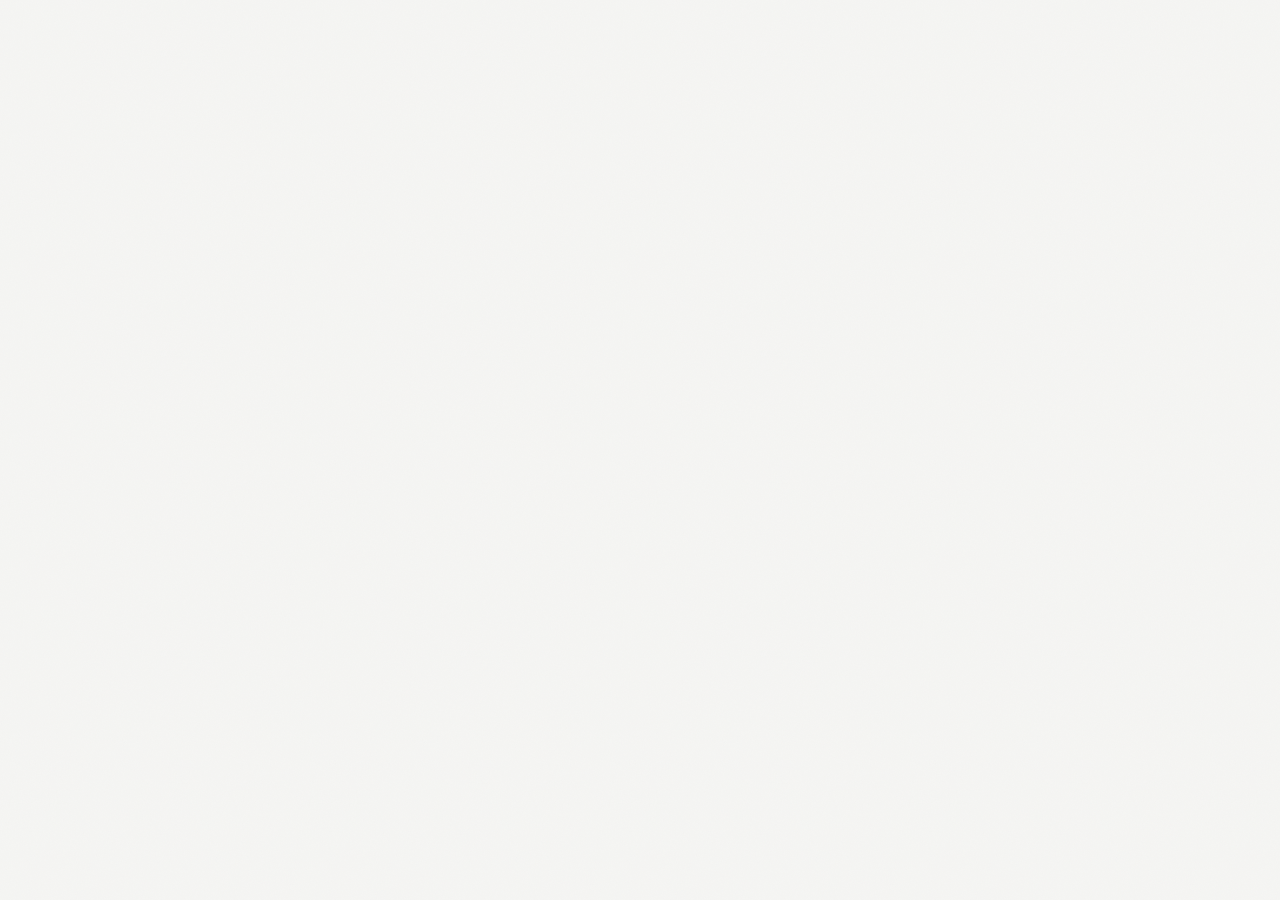
==== commit f7a68384: "feat: 원스크린(스크롤 차단) 적용 및 공기놀이(중앙 흩뿌림) 애니메이션 엔진 도입" ====
--- a/index.html
+++ b/index.html
@@ -5,18 +5,18 @@
   <meta name="viewport" content="width=device-width, initial-scale=1.0, maximum-scale=1.0, user-scalable=no, viewport-fit=cover" />
   <title>@reu_JY — 류지영 작가 | 표상의 여백</title>
   <meta name="description" content="작가 류지영의 공간 — 표상의 여백(The Infinite Representation). @reu_JY" />
-  
+
   <link rel="preconnect" href="https://fonts.googleapis.com" />
   <link rel="preconnect" href="https://fonts.gstatic.com" crossorigin />
-  <link href="https://fonts.googleapis.com/css2?family=EB+Garamond:ital,wght@0,400;0,500;1,400;1,500&family=Montserrat:wght@400;500&family=Noto+Sans+KR:wght@300;400;600;700&family=Noto+Serif+KR:wght@300;400&display=swap" rel="stylesheet" />
-  
+  <link href="https://fonts.googleapis.com/css2?family=EB+Garamond:ital,wght@0,400;0,500;1,400;1,500&family=Montserrat:wght@300;400;500&family=Noto+Serif+KR:wght@300;400&display=swap" rel="stylesheet" />
+
   <link rel="stylesheet" href="assets/styles/main.css" />
   <link rel="stylesheet" href="assets/styles/home.css" />
 </head>
 <body>
 
   <!-- ══════════════════════════════════════════
-       GATE (대문) — Minimalist Loading
+       GATE (대문) — Minimalist Loading Screen
        ══════════════════════════════════════════ -->
   <div id="gate-background">
     <div class="gate-content">
@@ -28,198 +28,62 @@
   <a id="main-artist-name" href="./index.html">REU JY | 류지영</a>
 
   <!-- ══════════════════════════════════════════
-       SINGLE FLOW LAYOUT
+       ONE-SCREEN: Gonggi Scatter Space
        ══════════════════════════════════════════ -->
-  <main>
-    <!-- 1. Scatter Intro Space (canvas-flow) -->
-    <section id="scatter-intro-space">
-      <!-- Pebble words dynamically placed here -->
-    </section>
-
-    <!-- 2. Selected Archive Space (masonry-dense) -->
-    <section id="selected-archive-space">
-      <div class="archive-header">
-        <h2 id="current-archive-title">ARCHIVE</h2>
-        <p id="current-archive-count">0 items</p>
-      </div>
-      <div id="selected-archive-grid">
-        <!-- Masonry items populated here -->
-      </div>
-    </section>
-
-    <!-- 3. Artist Story Space (serene-manifesto) -->
-    <section id="artist-story-space">
-      <div class="story-container">
-        <div class="story-left">
-          <h3>Statement</h3>
-          <div class="artist-statement" id="artist-statement">Loading statement...</div>
-        </div>
-        <div class="story-right">
-          <div class="exhibition-block">
-            <h3>Solo Exhibitions</h3>
-            <ul class="exhibition-list" id="solo-exhibitions-list">
-              <!-- Solo exhibition items -->
-            </ul>
-          </div>
-          <div class="exhibition-block">
-            <h3>Group Exhibitions</h3>
-            <ul class="exhibition-list" id="group-exhibitions-list">
-              <!-- Group exhibition items -->
-            </ul>
-          </div>
-        </div>
-      </div>
-    </section>
+  <main id="scatter-intro-space">
+    <!-- Pebble words launched from center by JS -->
   </main>
 
   <!-- ══════════════════════════════════════════
-       PREMIUM LIGHTBOX OVERLAY
-       ══════════════════════════════════════════ -->
-  <div id="lightbox-overlay" aria-hidden="true" role="dialog" aria-label="이미지 크게 보기">
-    <div class="lightbox-content">
-      <button id="lightbox-close" aria-label="닫기">✕</button>
-      <img src="" alt="" class="lightbox-img" id="lightbox-img" />
-    </div>
-  </div>
-
-  <!-- ══════════════════════════════════════════
-       INTERACTION SCRIPTS
+       GONGGI SCATTER ENGINE
        ══════════════════════════════════════════ -->
   <script>
+    /* ─────────────────────────────────────────
+       CONFIGURATION
+    ───────────────────────────────────────── */
     const WORDS = [
-      "Photography", "Visualizing", "Ghost", "Deja Vu", 
+      "Photography", "Visualizing", "Ghost", "Deja Vu",
       "Representation", "Gaze", "Void", "Texture", "Horizon", "Trace"
     ];
 
-    const PHOTOGRAPHY_IMAGES = Array.from({ length: 29 }, (_, i) => `assets/photography/reujy_photography_${i}.jpg`);
-
-    const VISUALIZING_IMAGES = [
-      'assets/visualizing/reujy_visualizing_0____.jpg',
-      'assets/visualizing/reujy_visualizing_1____.jpg',
-      'assets/visualizing/reujy_visualizing_2_Feather__16x22_2018.jpg',
-      'assets/visualizing/reujy_visualizing_3_Adventure_천에 아크릴_72x117cm_2024.jpg',
-      'assets/visualizing/reujy_visualizing_4___40x55cm_2024 (1).jpg',
-      'assets/visualizing/reujy_visualizing_5___40x55cm_2024 (2).jpg',
-      'assets/visualizing/reujy_visualizing_6___40x55cm_2025 (1).jpg',
-      'assets/visualizing/reujy_visualizing_7___45x60cm_2024.jpg',
-      'assets/visualizing/reujy_visualizing_8_Candle light_사진캔버스 위에 아크릴_40x57cm_2024.jpg',
-      'assets/visualizing/reujy_visualizing_9_Parfume_종이에 립스틱_40x55cm_2025.jpg',
-      'assets/visualizing/reujy_visualizing_10_Untitled_종이에 수채와 색연필__2008.jpg',
-      'assets/visualizing/reujy_visualizing_11_a man_종이에 수채_16.6x25.5cm_2024.jpg',
-      'assets/visualizing/reujy_visualizing_12_a woman in move_종이에 먹과 파스텔_40x55cm_2025.jpg',
-      'assets/visualizing/reujy_visualizing_13____.jpg'
-    ];
-
-    // Aesthetic conceptual mappings linking keywords to existing images
-    const CATEGORY_MAP = {
-      "Photography": PHOTOGRAPHY_IMAGES,
-      "Visualizing": VISUALIZING_IMAGES,
-      "Ghost": [
-        'assets/photography/reujy_photography_3.jpg',
-        'assets/photography/reujy_photography_5.jpg',
-        'assets/photography/reujy_photography_8.jpg',
-        'assets/photography/reujy_photography_14.jpg',
-        'assets/photography/reujy_photography_19.jpg',
-        'assets/photography/reujy_photography_21.jpg',
-        'assets/visualizing/reujy_visualizing_0____.jpg',
-        'assets/visualizing/reujy_visualizing_1____.jpg',
-        'assets/visualizing/reujy_visualizing_10_Untitled_종이에 수채와 색연필__2008.jpg'
-      ],
-      "Deja Vu": [
-        'assets/photography/reujy_photography_0.jpg',
-        'assets/photography/reujy_photography_6.jpg',
-        'assets/photography/reujy_photography_12.jpg',
-        'assets/photography/reujy_photography_17.jpg',
-        'assets/photography/reujy_photography_24.jpg',
-        'assets/photography/reujy_photography_28.jpg',
-        'assets/visualizing/reujy_visualizing_2_Feather__16x22_2018.jpg',
-        'assets/visualizing/reujy_visualizing_4___40x55cm_2024 (1).jpg',
-        'assets/visualizing/reujy_visualizing_12_a woman in move_종이에 먹과 파스텔_40x55cm_2025.jpg'
-      ],
-      "Representation": [
-        'assets/photography/reujy_photography_2.jpg',
-        'assets/photography/reujy_photography_7.jpg',
-        'assets/photography/reujy_photography_11.jpg',
-        'assets/photography/reujy_photography_16.jpg',
-        'assets/photography/reujy_photography_22.jpg',
-        'assets/photography/reujy_photography_27.jpg',
-        'assets/visualizing/reujy_visualizing_3_Adventure_천에 아크릴_72x117cm_2024.jpg',
-        'assets/visualizing/reujy_visualizing_6___40x55cm_2025 (1).jpg',
-        'assets/visualizing/reujy_visualizing_8_Candle light_사진캔버스 위에 아크릴_40x57cm_2024.jpg'
-      ],
-      "Gaze": [
-        'assets/photography/reujy_photography_4.jpg',
-        'assets/photography/reujy_photography_9.jpg',
-        'assets/photography/reujy_photography_13.jpg',
-        'assets/photography/reujy_photography_18.jpg',
-        'assets/photography/reujy_photography_23.jpg',
-        'assets/visualizing/reujy_visualizing_9_Parfume_종이에 립스틱_40x55cm_2025.jpg',
-        'assets/visualizing/reujy_visualizing_11_a man_종이에 수채_16.6x25.5cm_2024.jpg'
-      ],
-      "Void": [
-        'assets/photography/reujy_photography_1.jpg',
-        'assets/photography/reujy_photography_10.jpg',
-        'assets/photography/reujy_photography_15.jpg',
-        'assets/photography/reujy_photography_20.jpg',
-        'assets/photography/reujy_photography_25.jpg',
-        'assets/visualizing/reujy_visualizing_5___40x55cm_2024 (2).jpg',
-        'assets/visualizing/reujy_visualizing_7___45x60cm_2024.jpg',
-        'assets/visualizing/reujy_visualizing_13____.jpg'
-      ],
-      "Texture": [
-        'assets/photography/reujy_photography_26.jpg',
-        'assets/photography/reujy_photography_28.jpg',
-        'assets/visualizing/reujy_visualizing_2_Feather__16x22_2018.jpg',
-        'assets/visualizing/reujy_visualizing_3_Adventure_천에 아크릴_72x117cm_2024.jpg',
-        'assets/visualizing/reujy_visualizing_8_Candle light_사진캔버스 위에 아크릴_40x57cm_2024.jpg',
-        'assets/visualizing/reujy_visualizing_9_Parfume_종이에 립스틱_40x55cm_2025.jpg',
-        'assets/visualizing/reujy_visualizing_12_a woman in move_종이에 먹과 파스텔_40x55cm_2025.jpg'
-      ],
-      "Horizon": [
-        'assets/photography/reujy_photography_1.jpg',
-        'assets/photography/reujy_photography_6.jpg',
-        'assets/photography/reujy_photography_12.jpg',
-        'assets/photography/reujy_photography_18.jpg',
-        'assets/photography/reujy_photography_24.jpg'
-      ],
-      "Trace": [
-        'assets/photography/reujy_photography_3.jpg',
-        'assets/photography/reujy_photography_11.jpg',
-        'assets/photography/reujy_photography_19.jpg',
-        'assets/photography/reujy_photography_27.jpg',
-        'assets/visualizing/reujy_visualizing_0____.jpg',
-        'assets/visualizing/reujy_visualizing_1____.jpg',
-        'assets/visualizing/reujy_visualizing_6___40x55cm_2025 (1).jpg'
-      ]
+    /* Archive URL routing map */
+    const ARCHIVE_ROUTE = {
+      "Photography":    "archive.html?tab=photography",
+      "Visualizing":    "archive.html?tab=visualizing",
+      "Ghost":          "archive.html?category=Ghost",
+      "Deja Vu":        "archive.html?category=Deja+Vu",
+      "Representation": "archive.html?category=Representation",
+      "Gaze":           "archive.html?category=Gaze",
+      "Void":           "archive.html?category=Void",
+      "Texture":        "archive.html?category=Texture",
+      "Horizon":        "archive.html?category=Horizon",
+      "Trace":          "archive.html?category=Trace"
     };
 
     const container = document.getElementById('scatter-intro-space');
     const placedElements = [];
 
-    // Helper: Debounce window actions
-    function debounce(func, wait) {
-      let timeout;
-      return function(...args) {
-        clearTimeout(timeout);
-        timeout = setTimeout(() => func.apply(this, args), wait);
-      };
-    }
-
-    // Helper: Check overlap between words
+    /* ─────────────────────────────────────────
+       ANTI-COLLISION PACKING ENGINE
+    ───────────────────────────────────────── */
     function isOverlapping(x, y, w, h) {
-      const padding = 40; // 단어 사이의 최소 안전 여백 보장
+      const padding = 50;
       for (let el of placedElements) {
-        if (x < el.x + el.w + padding &&
-            x + w + padding > el.x &&
-            y < el.y + el.h + padding &&
-            y + h + padding > el.y) {
+        if (
+          x < el.x + el.w + padding &&
+          x + w + padding > el.x &&
+          y < el.y + el.h + padding &&
+          y + h + padding > el.y
+        ) {
           return true;
         }
       }
       return false;
     }
 
-    // Anti-Collision Packing Engine
+    /* ─────────────────────────────────────────
+       GONGGI SCATTER — 공기놀이 흩뿌림 물리 엔진
+    ───────────────────────────────────────── */
     function scatterPebbles() {
       container.innerHTML = '';
       placedElements.length = 0;
@@ -227,255 +91,90 @@
       const vW = container.clientWidth;
       const vH = container.clientHeight;
 
+      /* 공기놀이의 시작점 — 화면 정중앙 */
+      const startX = vW / 2;
+      const startY = vH / 2;
+
       WORDS.forEach((word, index) => {
         const el = document.createElement('div');
         el.className = 'pebble-word';
         el.innerText = word;
+        el.setAttribute('aria-label', word + ' 카테고리 보기');
+
+        /* 초기 상태: 정중앙에 뭉쳐있고 투명 */
+        el.style.left    = `${startX}px`;
+        el.style.top     = `${startY}px`;
+        el.style.transform = 'translate(-50%, -50%) scale(0.15)';
+        el.style.opacity   = '0';
+        /* 탄력있는 날아가는 전환 — cubic-bezier overshoot 적용 */
+        el.style.transition = `opacity 0.4s ease, left 0.9s cubic-bezier(0.25, 1, 0.3, 1), top 0.9s cubic-bezier(0.25, 1, 0.3, 1), transform 0.9s cubic-bezier(0.25, 1, 0.3, 1)`;
+
         container.appendChild(el);
 
-        // 가상 크기 측정 (폰트 사이즈 기반 대략적 너비/높이 계산)
-        const elW = el.offsetWidth || (word.length * 9 + 48);
+        /* 실제 렌더링된 크기 측정 */
+        const elW = el.offsetWidth  || (word.length * 9 + 48);
         const elH = el.offsetHeight || 44;
 
-        let x, y, attempts = 0;
-        const maxAttempts = 150; // 좌표 탐색 한계점
+        /* 충돌 방지 좌표 탐색 */
+        let targetX, targetY, attempts = 0;
+        const marginX = vW * 0.08;
+        const marginY = vH * 0.12;
 
         do {
-          // 화면 가장자리에 너무 붙지 않도록 10%~90% 마진 바운더리 안에서 난수 생성
-          x = Math.random() * (vW - elW - 100) + 50;
-          y = Math.random() * (vH - elH - 100) + 50;
+          targetX = Math.random() * (vW - elW - marginX * 2) + marginX;
+          targetY = Math.random() * (vH - elH - marginY * 2) + marginY;
           attempts++;
-        } while (isOverlapping(x, y, elW, elH) && attempts < maxAttempts);
+        } while (isOverlapping(targetX, targetY, elW, elH) && attempts < 150);
 
-        // 확정된 겹치지 않는 좌표 기록
-        placedElements.push({ x, y, w: elW, h: elH });
+        placedElements.push({ x: targetX, y: targetY, w: elW, h: elH });
 
-        // 요소 스타일 실제 고정
-        el.style.left = `${x}px`;
-        el.style.top = `${y}px`;
+        /* 시간차 스태거: 중앙에서 각자의 좌표로 탄력있게 튕겨나감 */
+        setTimeout(() => {
+          el.style.opacity   = '1';
+          el.style.left      = `${targetX}px`;
+          el.style.top       = `${targetY}px`;
+          el.style.transform = 'translate(0, 0) scale(1)';
+        }, 50 + (index * 60));
 
-        // 웰컴 촤라락 순차적 스태거 흩뿌림 애니메이션 작동
-        setTimeout(() => {
-          el.style.opacity = '1';
-          el.style.transform = 'scale(1) translate3d(0, 0, 0)';
-        }, index * 120); // 0.12초 간격 딜레이 순차 노출
+        /* 클릭 → archive.html 라우팅 */
+        el.addEventListener('click', () => {
+          const url = ARCHIVE_ROUTE[word] || `archive.html?category=${encodeURIComponent(word)}`;
 
-        // 클릭 시 해당 단어로 아카이브 데이터 연동 처리 인터랙션
-        el.addEventListener('click', () => {
-          document.getElementById('selected-archive-space').scrollIntoView({ behavior: 'smooth' });
-          loadSpecificArchive(word); // 클릭된 단어 카테고리로 저장소 렌더링 함수 연동
+          /* 클릭 시 단어가 사라지며 전환되는 효과 */
+          el.style.transition = 'opacity 0.3s ease, transform 0.3s ease';
+          el.style.opacity    = '0';
+          el.style.transform  = 'scale(1.08)';
+
+          setTimeout(() => {
+            window.location.href = url;
+          }, 280);
         });
       });
     }
 
-    // ══════════════════════════════════════════
-    // SELECTED ARCHIVE ENGINE (Masonry & Captions)
-    // ══════════════════════════════════════════
-    const archiveGridContainer = document.getElementById('selected-archive-grid');
-    const lightboxOverlay      = document.getElementById('lightbox-overlay');
-    const lightboxImg          = document.getElementById('lightbox-img');
-    const lightboxClose        = document.getElementById('lightbox-close');
+    /* ─────────────────────────────────────────
+       LIFECYCLE
+    ───────────────────────────────────────── */
+    window.addEventListener('load', () => {
+      const gate = document.getElementById('gate-background');
 
-    // High performance ResizeObserver to reflow masonry columns
-    const gridResizeObserver = new ResizeObserver((entries) => {
-      entries.forEach(entry => {
-        resizeGridItem(entry.target);
-      });
+      setTimeout(() => {
+        gate.classList.add('fade-out');
+
+        /* 게이트 페이드 이후 공기놀이 시작 */
+        setTimeout(() => {
+          scatterPebbles();
+        }, 400);
+      }, 2200);
     });
 
-    // Precision Masonry dynamic aspect-ratio resizing
-    function resizeGridItem(item) {
-      const img = item.querySelector('.archive-item-image');
-      if (!img) return;
+    /* 리사이즈 디바운스 재계산 */
+    let resizeTimer;
+    window.addEventListener('resize', () => {
+      clearTimeout(resizeTimer);
+      resizeTimer = setTimeout(scatterPebbles, 300);
+    });
+  </script>
 
-      const setSpan = () => {
-        const rowHeight = 15;
-        const rowGap = 30;
-        const imgHeight = img.getBoundingClientRect().height || img.offsetHeight;
-        
-        if (imgHeight > 0) {
-          const rowSpan = Math.ceil((imgHeight + rowGap) / (rowHeight + rowGap));
-          item.style.gridRowEnd = `span ${rowSpan}`;
-        }
-      };
-
-      if (img.complete) {
-        setSpan();
-      } else {
-        img.onload = setSpan;
-      }
-    }
-
-    function resizeAllGridItems() {
-      const items = archiveGridContainer.querySelectorAll('.archive-item');
-      items.forEach(resizeGridItem);
-    }
-
-    // Trigger stagger entrance animation for archive items
-    function triggerArchiveCascade() {
-      const items = archiveGridContainer.querySelectorAll('.archive-item');
-      items.forEach((item, index) => {
-        item.classList.remove('animate-arrival');
-        void item.offsetWidth; // Force reflow
-        item.style.animationDelay = `${0.05 + index * 0.05}s`;
-        item.classList.add('animate-arrival');
-      });
-    }
-
-    // Load dynamic categories to grid
-    function loadSpecificArchive(word) {
-      const titleEl = document.getElementById('current-archive-title');
-      const countEl = document.getElementById('current-archive-count');
-      const sectionEl = document.getElementById('selected-archive-space');
-      
-      // Make archive section active
-      sectionEl.classList.add('visible');
-      
-      // Update label contents
-      titleEl.innerText = word;
-      
-      const images = CATEGORY_MAP[word] || [];
-      countEl.innerText = `${images.length} works`;
-      
-      // Clear container children
-      archiveGridContainer.replaceChildren();
-      
-      // Map category label for caption styling
-      const category = (word === 'Photography') ? 'photography' : 'visualizing';
-      
-      images.forEach((src, index) => {
-        const item = document.createElement('div');
-        item.className = 'archive-item';
-
-        const img = document.createElement('img');
-        img.src = src;
-        img.className = 'archive-item-image';
-        img.alt = `${word} - ${index + 1}`;
-        img.loading = 'lazy';
-
-        const captionText = getMuseumCaption(src, category, index);
-
-        const caption = document.createElement('div');
-        caption.className = 'archive-item-caption';
-        caption.innerText = captionText;
-
-        item.appendChild(img);
-        item.appendChild(caption);
-
-        // Lightbox trigger
-        item.addEventListener('click', () => {
-          lightboxImg.src = src;
-          lightboxOverlay.classList.add('open');
-          lightboxOverlay.setAttribute('aria-hidden', 'false');
-        });
-
-        archiveGridContainer.appendChild(item);
-        
-        // Observe item for masonry calculations
-        gridResizeObserver.observe(item);
-        resizeGridItem(item);
-      });
-
-      triggerArchiveCascade();
-    }
-
-    // Parse filename to extract description tokens
-    function getMuseumCaption(src, category, index) {
-      if (category === 'photography') {
-        return `Photography #${String(index + 1).padStart(2, '0')}`;
-      }
-      
-      try {
-        const parts = src.split('/');
-        const filename = decodeURIComponent(parts[parts.length - 1]).replace('.jpg', '');
-        
-        // Format: reujy_visualizing_{index}_{Title}_{Material}_{Size}_{Year}
-        const tokens = filename.split('_');
-        if (tokens.length >= 4) {
-          const detailTokens = tokens.slice(3);
-          const cleanTokens = detailTokens.map(t => t.trim()).filter(t => t !== '');
-          if (cleanTokens.length > 0) {
-            return cleanTokens.join(', ');
-          }
-        }
-      } catch (e) {
-        console.error("Caption parsing error:", e);
-      }
-      
-      return `Visual Art #${String(index + 1).padStart(2, '0')}`;
-    }
-
-    // Lightbox overlays closing
-    function closeLightbox() {
-      lightboxOverlay.classList.remove('open');
-      lightboxOverlay.setAttribute('aria-hidden', 'true');
-      setTimeout(() => { lightboxImg.src = ''; }, 350);
-    }
-
-    lightboxClose.addEventListener('click', closeLightbox);
-    lightboxOverlay.addEventListener('click', (e) => {
-      if (e.target === lightboxOverlay) {
-        closeLightbox();
-      }
-    });
-
-    // ══════════════════════════════════════════
-    // ASYNC BIOGRAPHY LOADER
-    // ══════════════════════════════════════════
-    function loadArtistBio() {
-      fetch('data/bio.json')
-        .then(res => res.json())
-        .then(data => {
-          document.getElementById('artist-statement').innerText = data.statement;
-          
-          const soloList = document.getElementById('solo-exhibitions-list');
-          soloList.innerHTML = data.solo_exhibitions.map(ex => `
-            <li class="exhibition-item">
-              <span class="exhibition-year">${ex.year}</span>
-              <span class="exhibition-details">
-                <span class="exhibition-title">${ex.title}</span>, ${ex.venue}, ${ex.location}
-              </span>
-            </li>
-          `).join('');
-          
-          const groupList = document.getElementById('group-exhibitions-list');
-          groupList.innerHTML = data.group_exhibitions.map(ex => `
-            <li class="exhibition-item">
-              <span class="exhibition-year">${ex.year}</span>
-              <span class="exhibition-details">
-                <span class="exhibition-title">${ex.title}</span>, ${ex.venue}, ${ex.location}
-              </span>
-            </li>
-          `).join('');
-          
-          document.getElementById('artist-story-space').classList.add('visible');
-        })
-        .catch(err => console.error("Error loading biography:", err));
-    }
-
-    // ══════════════════════════════════════════
-    // LIFECYCLE EVENT CONTROLS
-    // ══════════════════════════════════════════
-    window.addEventListener('DOMContentLoaded', () => {
-      const gate = document.getElementById('gate-background');
-
-      // Async fetch profile statement
-      loadArtistBio();
-
-      // Gate entrance timeout
-      setTimeout(() => {
-        gate.classList.add('fade-out');
-        document.body.classList.add('loaded');
-        
-        // Trigger scatter pebble animations
-        scatterPebbles();
-      }, 2500);
-    });
-
-    window.addEventListener('resize', debounce(() => {
-      scatterPebbles();
-      resizeAllGridItems();
-    }, 200));
-  </script>
 </body>
 </html>
--- a/assets/styles/main.css
+++ b/assets/styles/main.css
@@ -23,16 +23,15 @@
 
 html, body {
   width: 100%;
-  min-height: 100vh;
-  min-height: 100svh;
+  height: 100vh;
+  height: 100svh;
+  overflow: hidden;   /* 스크롤 원천 봉쇄 */
   background-color: #F5F5F3;
   -webkit-font-smoothing: antialiased;
   color: #1A1A1A;
   font-family: 'EB Garamond', 'Noto Serif KR', serif;
-  overflow-x: hidden;
-  overflow-y: auto;
-  scroll-behavior: smooth;
-}
+}
+
 
 /* Scrollbar styling for premium look */
 ::-webkit-scrollbar {
--- a/assets/styles/home.css
+++ b/assets/styles/home.css
@@ -1,19 +1,24 @@
 /* ══════════════════════════════════════════
-   GATE (대문) — Background
+   GATE (대문) — Off-White Loading Screen
    ══════════════════════════════════════════ */
 #gate-background {
   position: fixed;
   inset: 0;
   z-index: 30;
-  width: 100vw;
-  height: 100vh;
-  height: 100svh;
   background-color: #F5F5F3;
   display: flex;
-  flex-direction: column;
   align-items: center;
   justify-content: center;
-  transition: opacity 0.8s ease;
+  transition: opacity 0.9s cubic-bezier(0.16, 1, 0.3, 1);
+}
+
+#gate-background::before {
+  content: '';
+  position: absolute;
+  inset: 0;
+  /* 미세한 필름 그레인 — 박물관 질감 */
+  background-image: url("data:image/svg+xml,%3Csvg xmlns='http://www.w3.org/2000/svg' width='300' height='300'%3E%3Cfilter id='n'%3E%3CfeTurbulence type='fractalNoise' baseFrequency='0.85' numOctaves='4' stitchTiles='stitch'/%3E%3C/filter%3E%3Crect width='300' height='300' filter='url(%23n)' opacity='0.022'/%3E%3C/svg%3E");
+  pointer-events: none;
 }
 
 #gate-background.fade-out {
@@ -21,385 +26,86 @@
   pointer-events: none;
 }
 
-/* Grain texture for the classic museum feel */
-#gate-background::before {
-  content: '';
-  position: absolute;
-  inset: 0;
-  background-image: url("data:image/svg+xml,%3Csvg xmlns='http://www.w3.org/2000/svg' width='300' height='300'%3E%3Cfilter id='noise'%3E%3CfeTurbulence type='fractalNoise' baseFrequency='0.85' numOctaves='4' stitchTiles='stitch'/%3E%3C/filter%3E%3Crect width='300' height='300' filter='url(%23noise)' opacity='0.025'/%3E%3C/svg%3E");
-  pointer-events: none;
-  z-index: 0;
-}
-
 .gate-content {
   position: relative;
   z-index: 1;
-  display: flex;
-  flex-direction: column;
-  align-items: center;
 }
 
 #instagram-handle {
   font-family: 'Noto Serif KR', serif;
   font-size: 13px;
   font-weight: 300;
-  color: #666666;
-  letter-spacing: 4px;
+  color: #888888;
+  letter-spacing: 5px;
   text-align: center;
   user-select: none;
   opacity: 0;
-  animation: gateFadeInOut 3s cubic-bezier(0.22, 1, 0.36, 1) forwards;
+  animation: gatePulse 2.8s cubic-bezier(0.22, 1, 0.36, 1) forwards;
 }
 
-@keyframes gateFadeInOut {
-  0% { opacity: 0; transform: translateY(4px); }
-  30% { opacity: 1; transform: translateY(0); }
-  80% { opacity: 1; transform: translateY(0); }
+@keyframes gatePulse {
+  0%   { opacity: 0; transform: translateY(6px); }
+  25%  { opacity: 1; transform: translateY(0); }
+  75%  { opacity: 1; transform: translateY(0); }
   100% { opacity: 0; transform: translateY(-4px); }
 }
 
+
 /* ══════════════════════════════════════════
-   SECTION 1: SCATTER INTRO SPACE (canvas-flow)
+   ONE-SCREEN CANVAS — 스크롤 원천 봉쇄
    ══════════════════════════════════════════ */
 #scatter-intro-space {
-  position: relative;
-  width: 100%;
-  height: 100svh; /* Safari bottom bar support */
-  display: block;
-  overflow: hidden;
+  position: fixed;           /* 화면 전체 고정 */
+  inset: 0;
+  width: 100vw;
+  height: 100vh;
+  height: 100svh;
+  overflow: hidden;           /* 스크롤 영구 차단 */
   background-color: #F5F5F3;
 }
 
+
+/* ══════════════════════════════════════════
+   PEBBLE WORD — 조약돌 단어
+   ══════════════════════════════════════════ */
 .pebble-word {
   position: absolute;
-  padding: 12px 24px;
-  font-size: 14px;
-  letter-spacing: 0.15em;
+  padding: 11px 22px;
+  font-family: 'Montserrat', sans-serif;
+  font-size: 13px;
+  font-weight: 300;
+  letter-spacing: 0.18em;
   text-transform: uppercase;
-  color: #333333;
+  color: #2E2E2E;
   cursor: pointer;
   user-select: none;
-  opacity: 0;
-  transform: scale(0.8) translate3d(0, 30px, 0);
-  transition: opacity 1s ease, transform 1.2s cubic-bezier(0.16, 1, 0.3, 1), color 0.3s ease;
-  will_change: transform, opacity;
-  font-family: 'Montserrat', sans-serif;
-  font-weight: 400;
+  /* will-change: transform, opacity, left, top 로 GPU 가속 */
+  will-change: transform, opacity, left, top;
 }
 
+/* 밑줄 언더라인 — 마젠타 시그니처 */
 .pebble-word::after {
   content: '';
   position: absolute;
-  bottom: 6px;
-  left: 24px;
-  right: 24px;
+  bottom: 5px;
+  left: 22px;
+  right: 22px;
   height: 1px;
   background-color: #8B004B;
   transform: scaleX(0);
-  transform-origin: left;
-  transition: transform 0.4s cubic-bezier(0.16, 1, 0.3, 1);
+  transform-origin: left center;
+  transition: transform 0.45s cubic-bezier(0.16, 1, 0.3, 1);
 }
 
 .pebble-word:hover {
-  color: #8B004B; /* Signature Artist color: Magenta point */
-  transform: scale(1.05) translate3d(0, -2px, 0);
+  color: #8B004B;
 }
 
 .pebble-word:hover::after {
   transform: scaleX(1);
 }
 
-/* ══════════════════════════════════════════
-   SECTION 2: SELECTED ARCHIVE SPACE (masonry-dense)
-   ══════════════════════════════════════════ */
-#selected-archive-space {
-  width: 100%;
-  padding: 120px 40px 80px;
-  background-color: #F5F5F3;
-  opacity: 0;
-  transform: translateY(20px);
-  transition: opacity 1.2s cubic-bezier(0.16, 1, 0.3, 1), transform 1.2s cubic-bezier(0.16, 1, 0.3, 1);
+/* 클릭 피드백 — 살짝 눌리는 느낌 */
+.pebble-word:active {
+  transform: scale(0.97) !important;
 }
-
-#selected-archive-space.visible {
-  opacity: 1;
-  transform: translateY(0);
-}
-
-.archive-header {
-  text-align: center;
-  margin-bottom: 60px;
-}
-
-.archive-header h2 {
-  font-family: 'EB Garamond', serif;
-  font-size: 32px;
-  font-weight: 400;
-  letter-spacing: 0.15em;
-  text-transform: uppercase;
-  color: #1A1A1A;
-  margin-bottom: 12px;
-}
-
-.archive-header p {
-  font-family: 'Montserrat', sans-serif;
-  font-size: 11px;
-  letter-spacing: 0.2em;
-  color: #888888;
-  text-transform: uppercase;
-}
-
-#selected-archive-grid {
-  display: grid;
-  grid-template-columns: repeat(auto-fill, minmax(320px, 1fr));
-  grid-auto-rows: 15px; /* detailed rows for fine masonry grid layout */
-  grid-auto-flow: dense;
-  gap: 30px 40px;
-  max-width: 1400px;
-  margin: 0 auto;
-}
-
-.archive-item {
-  position: relative;
-  overflow: hidden;
-  opacity: 0;
-  cursor: pointer;
-}
-
-.archive-item.animate-arrival {
-  animation: cascade-arrival 0.8s cubic-bezier(0.16, 1, 0.3, 1) forwards;
-}
-
-@keyframes cascade-arrival {
-  0% {
-    opacity: 0;
-    transform: translateY(30px) scale(0.98);
-  }
-  100% {
-    opacity: 1;
-    transform: translateY(0) scale(1);
-  }
-}
-
-.archive-item-image {
-  width: 100%;
-  height: auto;
-  object-fit: contain;
-  display: block;
-  transition: filter 0.8s ease, transform 0.8s ease;
-  filter: grayscale(20%) brightness(0.95);
-}
-
-.archive-item:hover .archive-item-image {
-  filter: grayscale(0%) brightness(1);
-  transform: scale(1.02);
-}
-
-.archive-item-caption {
-  position: absolute;
-  bottom: 0;
-  left: 0;
-  right: 0;
-  padding: 24px 16px 16px;
-  background: linear-gradient(to top, rgba(245, 245, 243, 0.98), transparent);
-  opacity: 0;
-  transform: translateY(10px);
-  transition: opacity 0.4s ease, transform 0.4s ease;
-  font-family: 'Noto Serif KR', serif;
-  font-size: 11px;
-  color: #666666;
-  text-align: center;
-  letter-spacing: 1px;
-  pointer-events: none;
-  border-top: 1px solid rgba(72, 83, 32, 0.05);
-}
-
-.archive-item:hover .archive-item-caption {
-  opacity: 1;
-  transform: translateY(0);
-}
-
-/* ══════════════════════════════════════════
-   SECTION 3: ARTIST STORY SPACE (serene-manifesto)
-   ══════════════════════════════════════════ */
-#artist-story-space {
-  width: 100%;
-  max-width: 1200px;
-  margin: 0 auto;
-  padding: 120px 40px 160px;
-  border-top: 1px solid rgba(26, 26, 26, 0.08);
-  background-color: #F5F5F3;
-  opacity: 0;
-  transform: translateY(20px);
-  transition: opacity 1.2s cubic-bezier(0.16, 1, 0.3, 1), transform 1.2s cubic-bezier(0.16, 1, 0.3, 1);
-}
-
-#artist-story-space.visible {
-  opacity: 1;
-  transform: translateY(0);
-}
-
-.story-container {
-  display: grid;
-  grid-template-columns: 1.2fr 1.8fr;
-  gap: 80px;
-}
-
-.story-left h3 {
-  font-family: 'Montserrat', sans-serif;
-  font-size: 12px;
-  font-weight: 500;
-  letter-spacing: 0.25em;
-  text-transform: uppercase;
-  color: #888888;
-  margin-bottom: 24px;
-}
-
-.story-left .artist-statement {
-  font-family: 'Noto Serif KR', serif;
-  font-size: 15px;
-  line-height: 2.0;
-  color: #333333;
-  text-align: justify;
-  word-break: keep-all;
-  white-space: pre-line;
-}
-
-.story-right h3 {
-  font-family: 'Montserrat', sans-serif;
-  font-size: 12px;
-  font-weight: 500;
-  letter-spacing: 0.25em;
-  text-transform: uppercase;
-  color: #888888;
-  margin-bottom: 24px;
-}
-
-.exhibition-block {
-  margin-bottom: 40px;
-}
-
-.exhibition-list {
-  list-style: none;
-  padding: 0;
-}
-
-.exhibition-item {
-  display: flex;
-  align-items: flex-start;
-  margin-bottom: 16px;
-  font-size: 13.5px;
-  line-height: 1.6;
-}
-
-.exhibition-year {
-  font-family: 'Montserrat', sans-serif;
-  font-weight: 500;
-  width: 70px;
-  flex-shrink: 0;
-  color: #1A1A1A;
-  letter-spacing: 1px;
-}
-
-.exhibition-details {
-  font-family: 'Noto Serif KR', serif;
-  color: #555555;
-  word-break: keep-all;
-}
-
-.exhibition-title {
-  color: #1A1A1A;
-  font-weight: 400;
-}
-
-/* ══════════════════════════════════════════
-   PREMIUM LIGHTBOX OVERLAY
-   ══════════════════════════════════════════ */
-#lightbox-overlay {
-  position: fixed;
-  inset: 0;
-  background-color: rgba(245, 245, 243, 0.98);
-  z-index: 100;
-  display: flex;
-  align-items: center;
-  justify-content: center;
-  opacity: 0;
-  pointer-events: none;
-  transition: opacity 0.4s ease;
-  backdrop-filter: blur(8px);
-}
-
-#lightbox-overlay.open {
-  opacity: 1;
-  pointer-events: all;
-}
-
-.lightbox-content {
-  position: relative;
-  max-width: 90vw;
-  max-height: 85vh;
-  display: flex;
-  flex-direction: column;
-  align-items: center;
-}
-
-.lightbox-img {
-  max-width: 100%;
-  max-height: 80vh;
-  object-fit: contain;
-  box-shadow: 0 10px 30px rgba(0,0,0,0.05);
-}
-
-#lightbox-close {
-  position: absolute;
-  top: -40px;
-  right: 0;
-  background: none;
-  border: none;
-  font-size: 20px;
-  color: #1A1A1A;
-  cursor: pointer;
-  padding: 8px;
-  font-family: 'Montserrat', sans-serif;
-  transition: opacity 0.3s;
-}
-
-#lightbox-close:hover {
-  opacity: 0.5;
-}
-
-/* ══════════════════════════════════════════
-   RESPONSIVE DESIGN & ADAPTATIONS
-   ══════════════════════════════════════════ */
-@media (max-width: 992px) {
-  .story-container {
-    grid-template-columns: 1fr;
-    gap: 60px;
-  }
-  #artist-story-space {
-    padding: 80px 24px 100px;
-  }
-}
-
-@media (max-width: 768px) {
-  #selected-archive-space {
-    padding: 80px 20px 60px;
-  }
-  .archive-header h2 {
-    font-size: 26px;
-  }
-  #selected-archive-grid {
-    grid-template-columns: repeat(auto-fill, minmax(260px, 1fr));
-    gap: 20px;
-  }
-}
-
-@media (max-width: 480px) {
-  #selected-archive-grid {
-    grid-template-columns: 1fr !important;
-  }
-  .pebble-word {
-    font-size: 12px;
-    padding: 8px 16px;
-  }
-}
